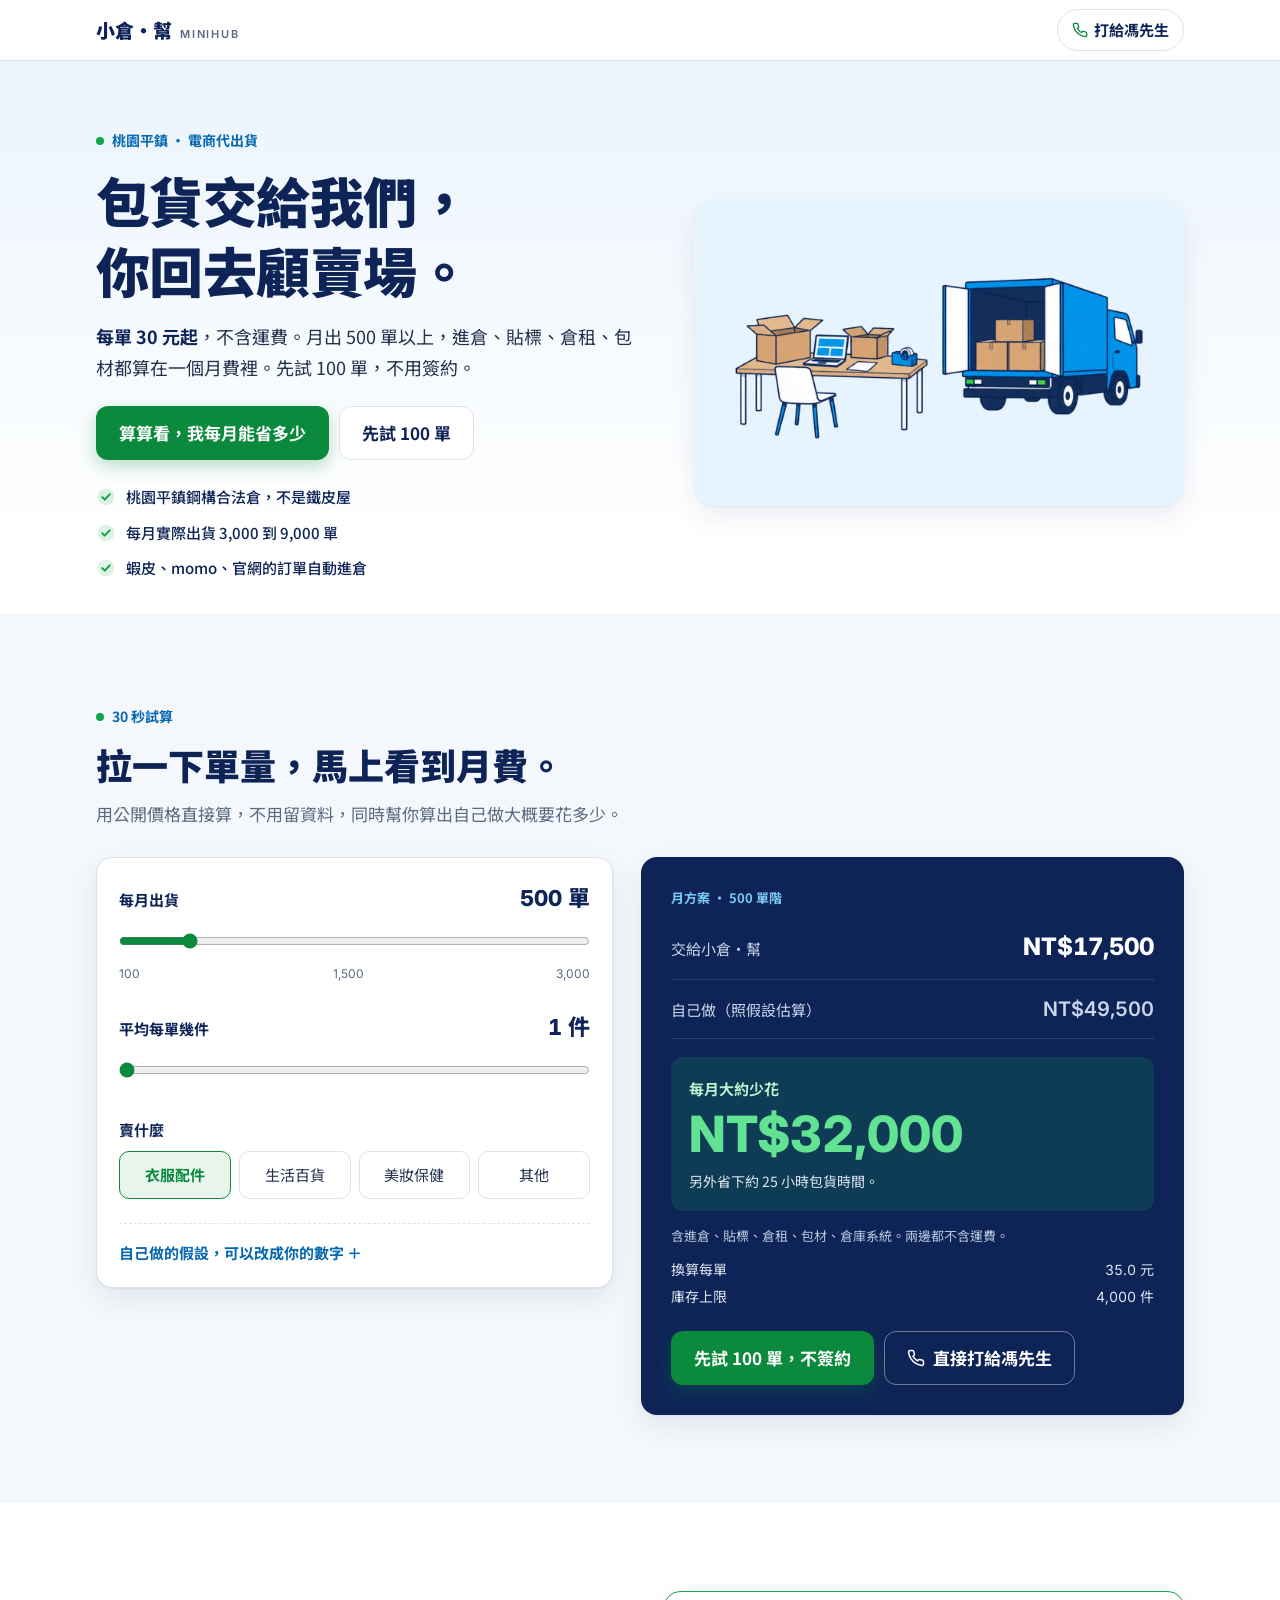
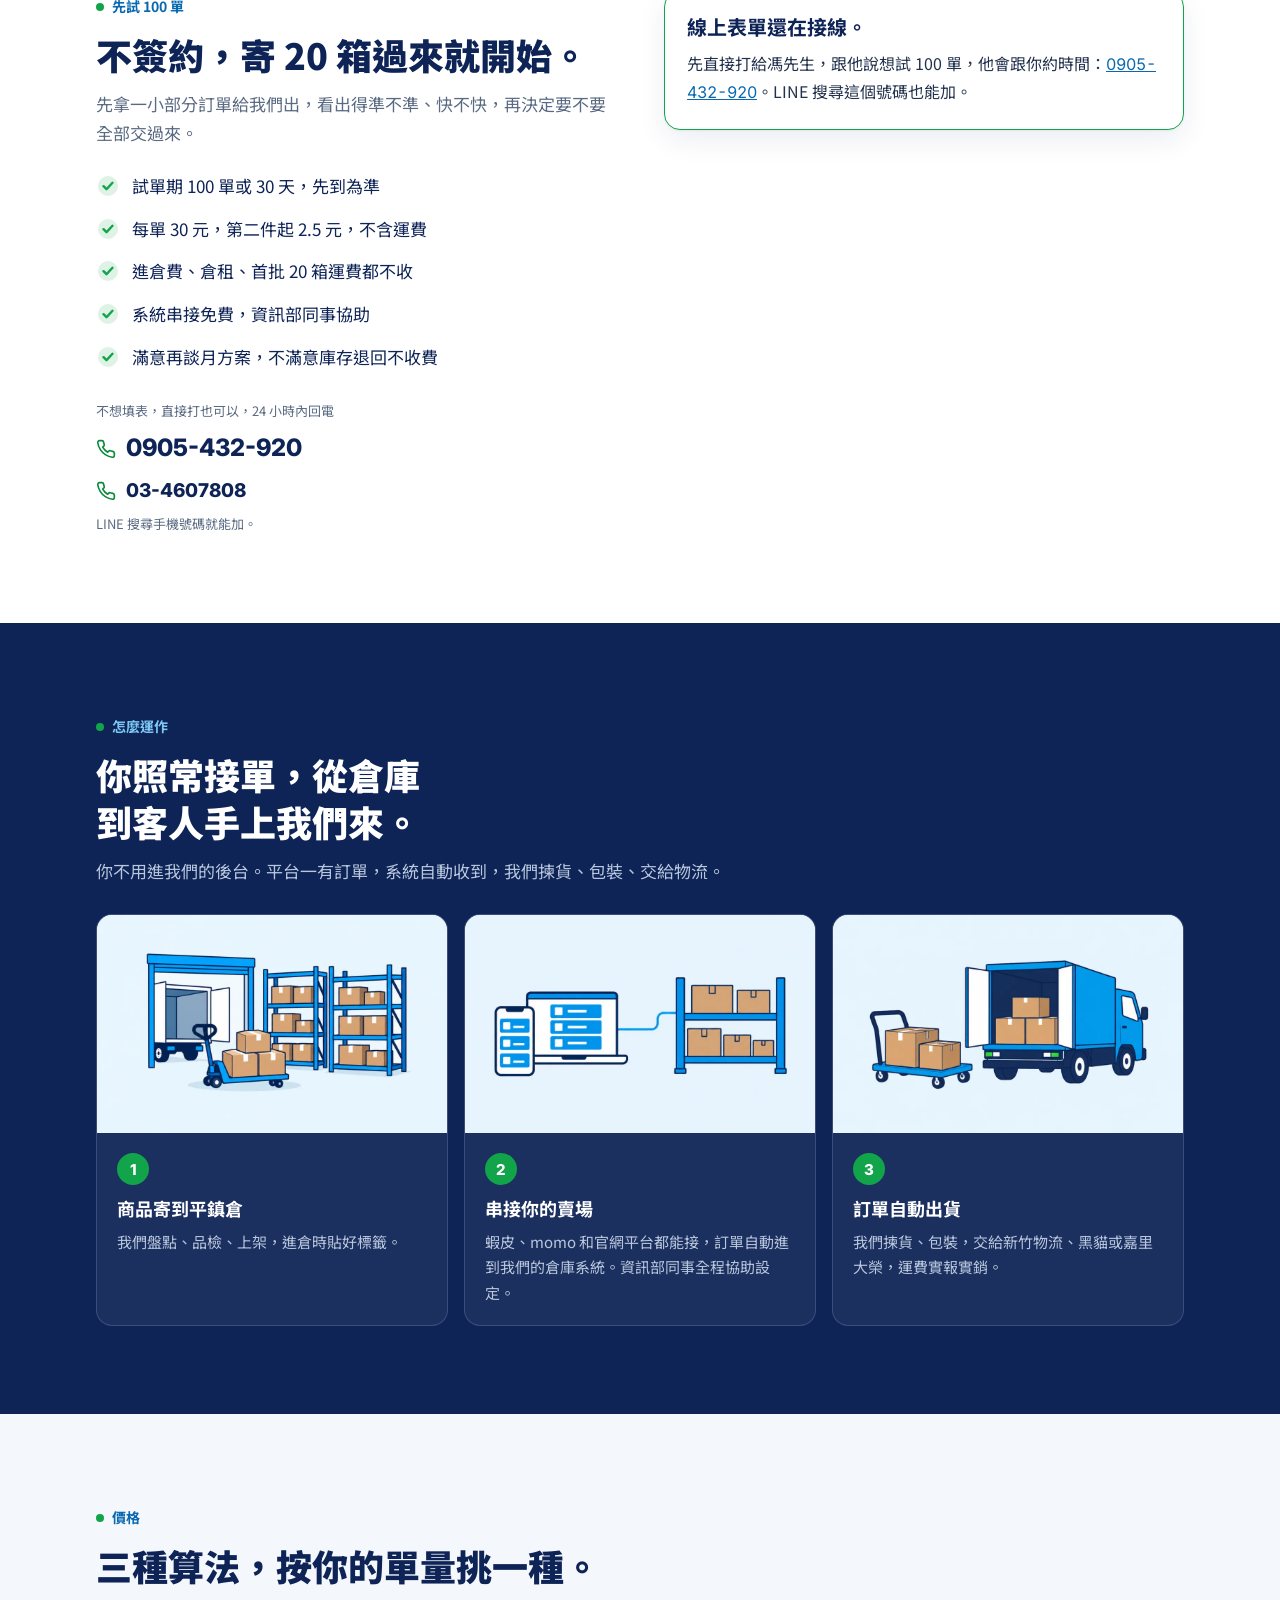
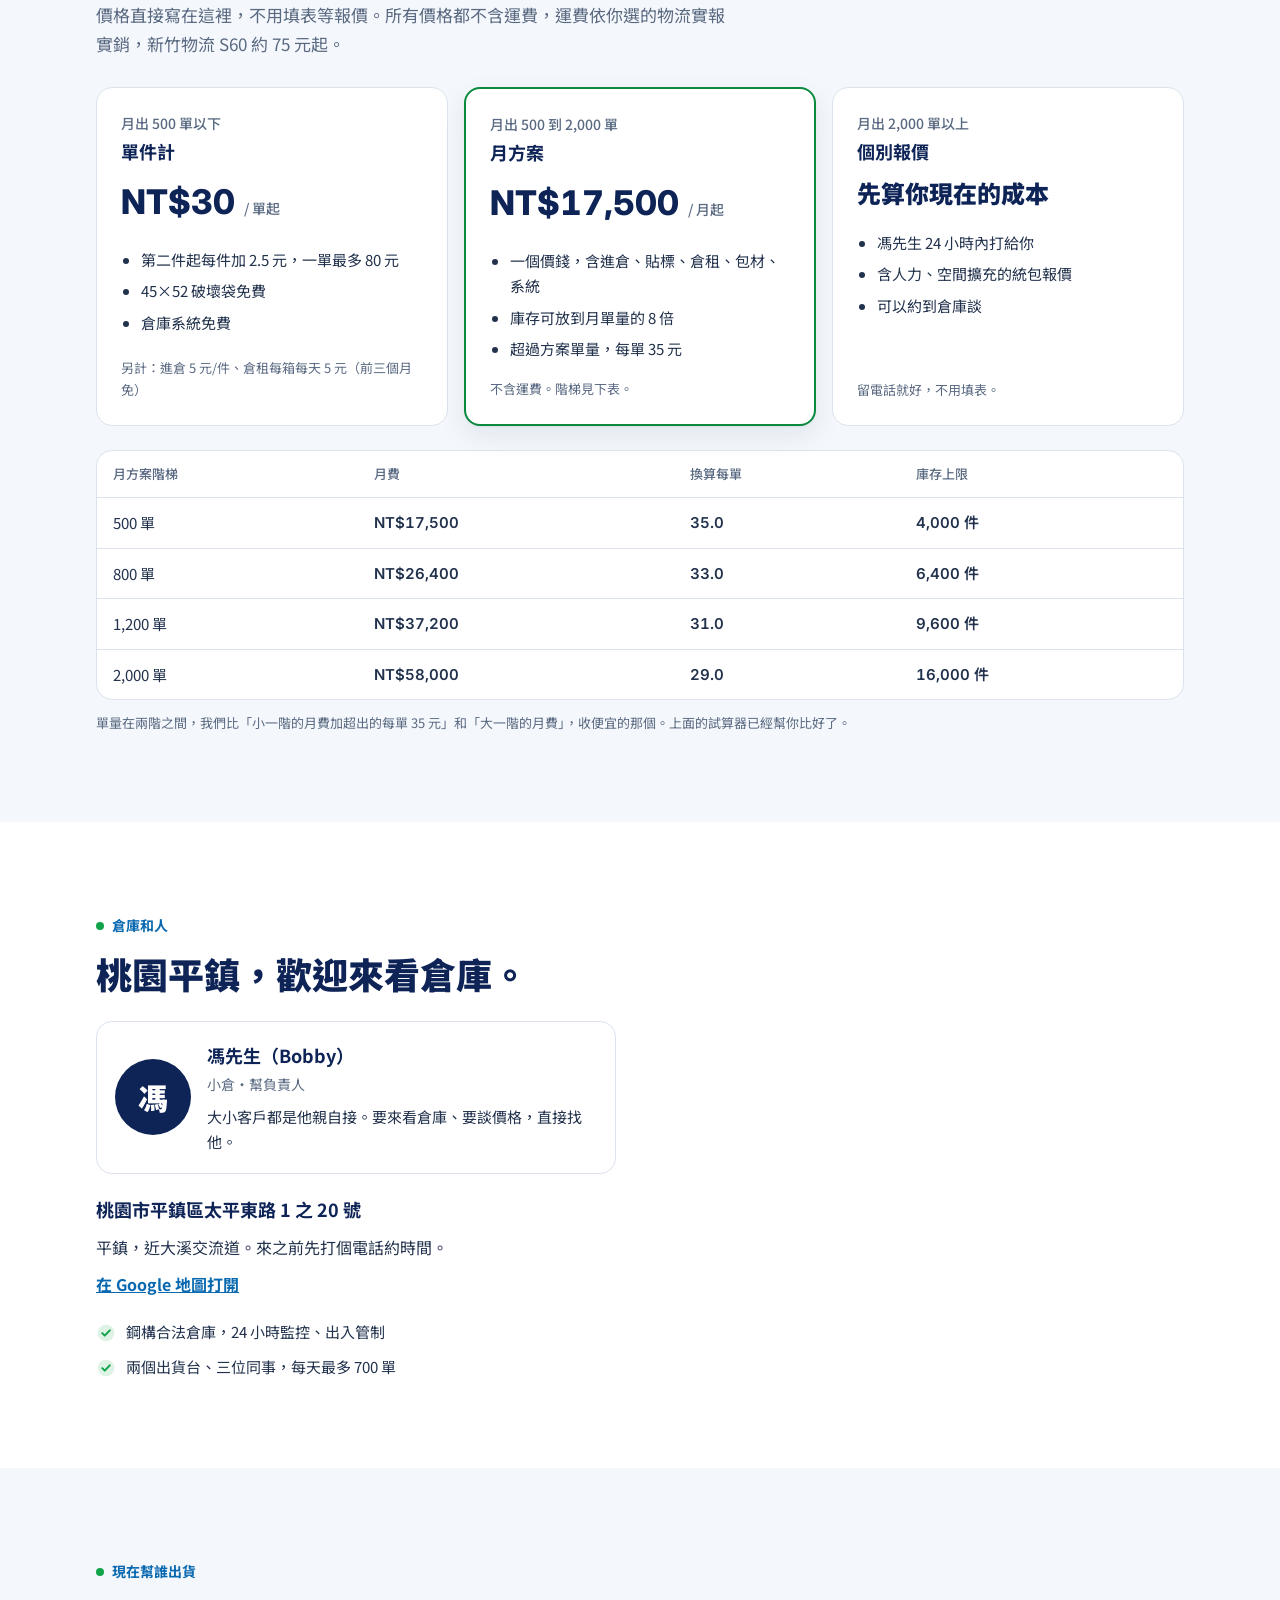
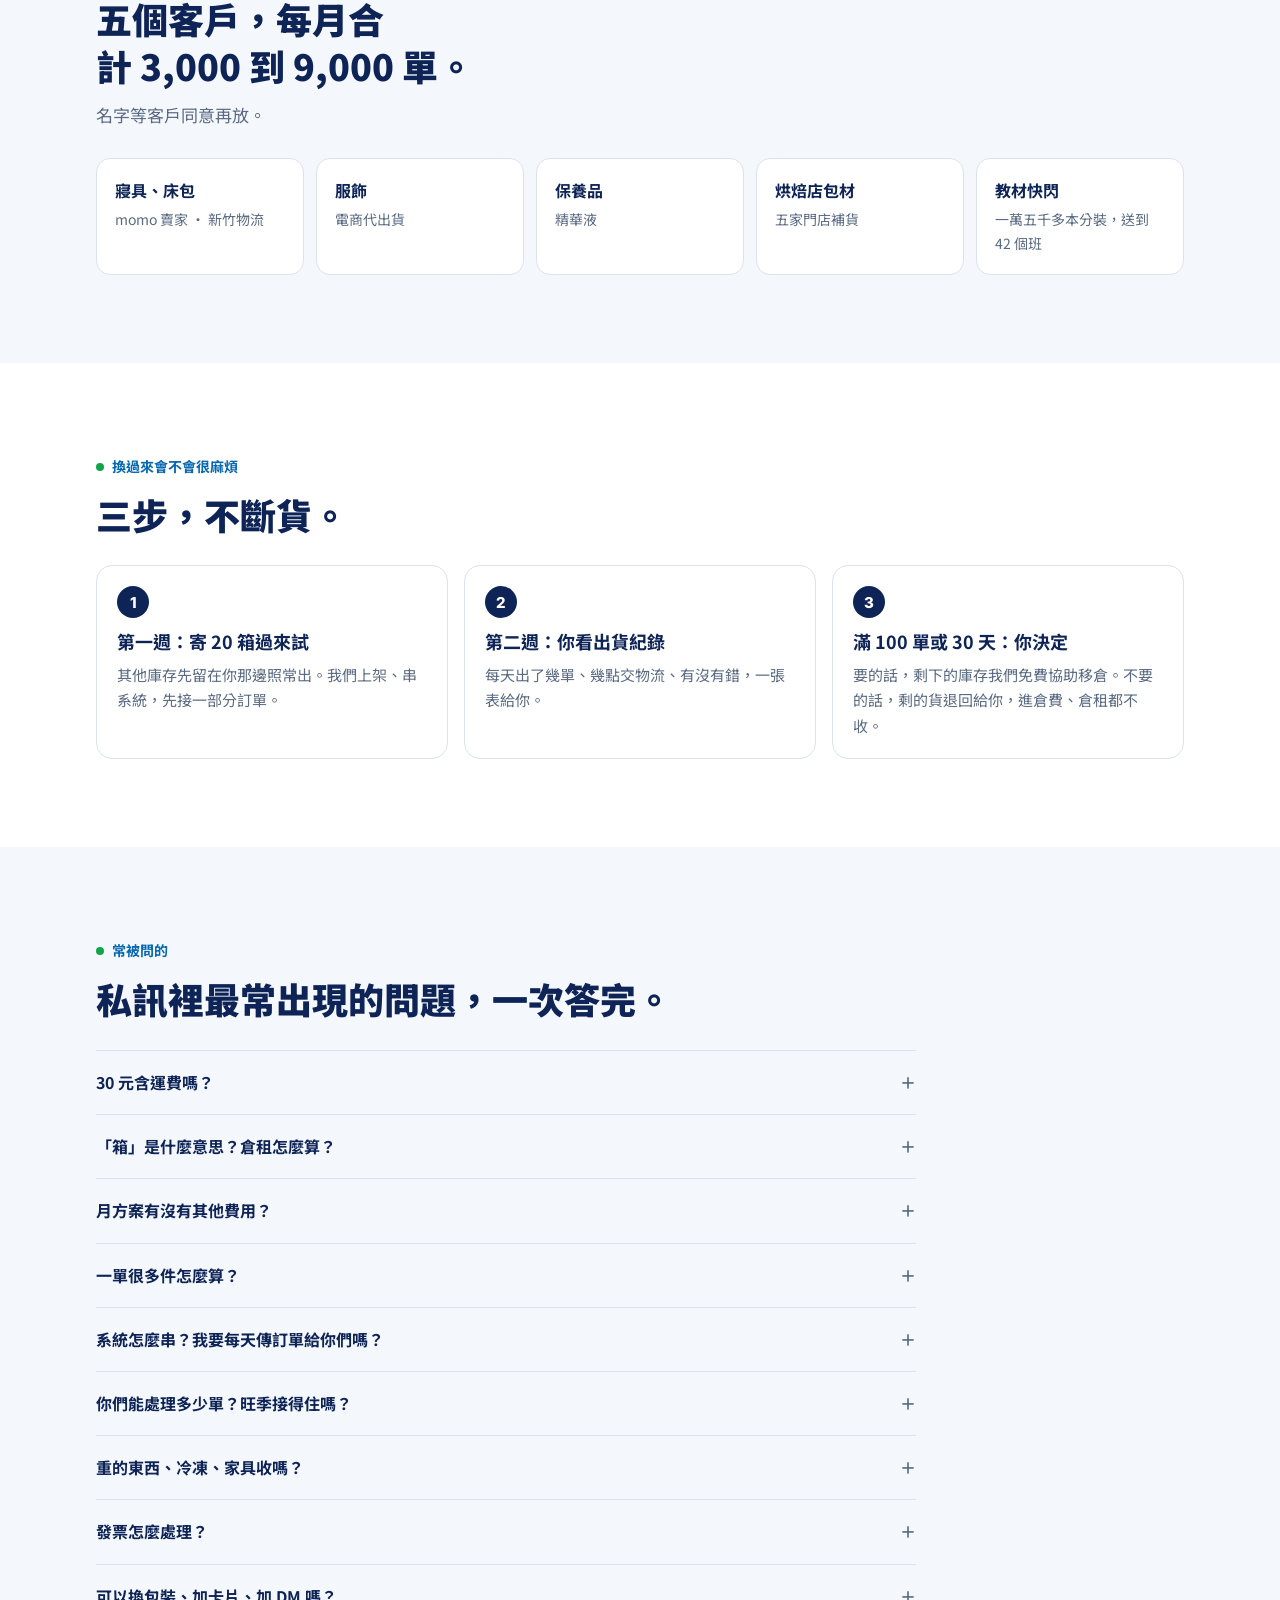
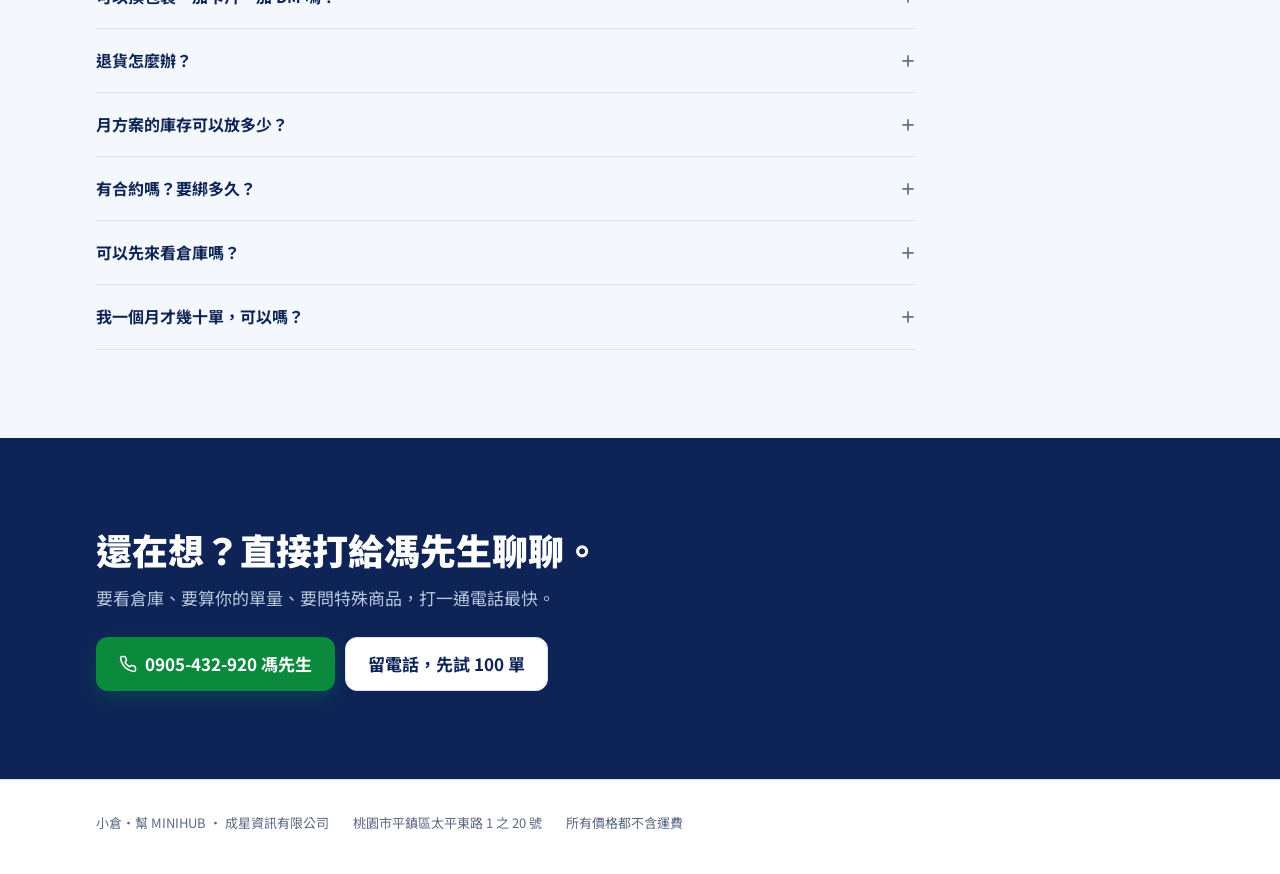
==== docs/minihub/index.html @ 05510689 "Add temporary MINIHUB landing page preview under docs/minihub Static copy of the MINIHUB (小倉・幫) land" ====
<!doctype html>
<html lang="zh-Hant-TW">
<head>
<meta charset="utf-8">
<meta name="viewport" content="width=device-width, initial-scale=1, viewport-fit=cover">
<title>小倉・幫 MINIHUB｜桃園平鎮電商代出貨，每單 30 元起</title>
<meta name="description" content="自己出貨的電商老闆，把包貨交給我們。每單 30 元起，不含運費。桃園平鎮常溫倉，先試 100 單不用簽約。">
<meta name="theme-color" content="#0E2457">
<meta name="color-scheme" content="light">
<!-- 搬到 minihub.com.tw 之前不讓搜尋引擎收錄，避免和正式網址重複 -->
<meta name="robots" content="noindex">
<link rel="preconnect" href="https://fonts.googleapis.com">
<link rel="preconnect" href="https://fonts.gstatic.com" crossorigin>
<link rel="stylesheet" href="https://fonts.googleapis.com/css2?family=Inter:wght@600;800&family=Noto+Sans+TC:wght@400;500;700;900&display=swap">
<style>
/* 手機優先。顏色取自 MINIHUB 標誌：深藍、天藍、綠。圖片都可以缺，缺的時候版面自己收起來。 */
:root{
  --navy:#0E2457;--blue:#0A8FDE;--link:#0868B0;--green:#12A44A;--go:#0B8A3D;--go-hover:#087532;
  --bg:#F4F7FB;--panel:#FFFFFF;--ink:#0E2457;--text:#22324D;--muted:#5A6A82;--line:#DCE3EC;--soft:#EAF4FC;--save:#E8F6EE;
  --r:16px;--shadow:0 1px 2px rgba(14,36,87,.06),0 10px 28px rgba(14,36,87,.08);
  --sans:"Noto Sans TC","PingFang TC","Microsoft JhengHei",system-ui,sans-serif;
  --num:"Inter","Noto Sans TC",system-ui,sans-serif;
}
*{box-sizing:border-box}
[hidden]{display:none!important}
html{scroll-behavior:smooth;-webkit-text-size-adjust:100%;scroll-padding-top:72px}
@media (prefers-reduced-motion:reduce){html{scroll-behavior:auto}*{transition:none!important}}
body{margin:0;background:var(--panel);color:var(--text);font-family:var(--sans);font-size:16px;line-height:1.7}
img{max-width:100%;height:auto;display:block}
a{color:var(--link)}
p{margin:0}
.wrap{max-width:1120px;margin:0 auto;padding-left:max(16px,env(safe-area-inset-left,0px));padding-right:max(16px,env(safe-area-inset-right,0px))}
h1,h2,h3{color:var(--ink);line-height:1.3;margin:0;text-wrap:balance}
h1{font-size:clamp(32px,8.4vw,54px);font-weight:900;letter-spacing:-.01em}
h2{font-size:clamp(25px,5.6vw,36px);font-weight:900}
h3{font-size:18px;font-weight:700}
.num{font-family:var(--num);font-variant-numeric:tabular-nums}
.ic{width:20px;height:20px;flex:none}
.eyebrow{display:inline-flex;gap:8px;align-items:center;font-size:14px;font-weight:700;color:var(--link);margin-bottom:12px}
.eyebrow::before{content:"";width:8px;height:8px;border-radius:50%;background:var(--green)}

/* 頁首 */
.top{position:sticky;top:0;z-index:20;background:rgba(255,255,255,.94);-webkit-backdrop-filter:blur(8px);backdrop-filter:blur(8px);border-bottom:1px solid var(--line)}
.top .wrap{display:flex;align-items:center;justify-content:space-between;gap:12px;height:60px}
.mark{display:flex;align-items:baseline;gap:8px;text-decoration:none;color:var(--ink)}
.mark b{font-size:19px;font-weight:900}
.mark span{font-family:var(--num);font-size:11px;font-weight:600;letter-spacing:.16em;color:var(--muted)}
.tel{display:inline-flex;align-items:center;gap:6px;font-weight:700;font-size:15px;color:var(--ink);text-decoration:none;padding:7px 14px;border:1.5px solid var(--line);border-radius:999px;white-space:nowrap}
.tel .ic{width:16px;height:16px;color:var(--go)}

/* 按鈕 */
.btn{display:inline-flex;align-items:center;justify-content:center;gap:8px;min-height:54px;padding:0 22px;border-radius:12px;font:inherit;font-weight:700;font-size:17px;line-height:1.3;text-align:center;text-decoration:none;border:1.5px solid transparent;cursor:pointer;transition:background .15s,transform .15s}
.btn:active{transform:translateY(1px)}
.btn-go{background:var(--go);color:#fff;box-shadow:0 6px 18px rgba(11,138,61,.28)}
.btn-go:hover{background:var(--go-hover)}
.btn-ghost{background:var(--panel);color:var(--ink);border-color:var(--line)}
.btn .ic{width:18px;height:18px}
a:focus-visible,.btn:focus-visible,summary:focus-visible,input:focus-visible,select:focus-visible{outline:3px solid var(--blue);outline-offset:2px}

/* 第一屏 */
.hero{background:linear-gradient(180deg,var(--soft) 0%,var(--panel) 88%);padding:28px 0 12px}
.hero .wrap{display:grid;gap:28px}
.hero .lead{font-size:18px;margin-top:16px;max-width:30em}
.hero .lead strong{color:var(--ink)}
.ctas{display:grid;gap:10px;margin-top:24px}
.proof{list-style:none;padding:0;margin:24px 0 0;display:grid;gap:10px}
.proof li{display:flex;gap:10px;align-items:flex-start;font-size:15px;font-weight:500;color:var(--ink)}
.proof .ic{color:var(--green);margin-top:3px}
.hero-art{margin:0;border-radius:20px;overflow:hidden;background:#E6F2FC;aspect-ratio:16/10;box-shadow:var(--shadow)}
/* 插圖四周留白多，裁掉上下、放大一點，主體才不會太小 */
.hero-art img{width:100%;height:100%;object-fit:cover;transform:scale(1.25)}
@media (min-width:900px){
  .hero{padding:64px 0 32px}
  .hero .wrap{grid-template-columns:minmax(0,1.05fr) minmax(0,.95fr);align-items:center;gap:56px}
  .hero .wrap:not(:has(.hero-art)){grid-template-columns:minmax(0,760px)}
  .ctas{display:flex;flex-wrap:wrap}
}

/* 區塊 */
section{padding:56px 0}
@media (min-width:900px){section{padding:88px 0}}
.alt{background:var(--bg)}
.sec-head{max-width:40em;margin-bottom:28px}
.sec-head p{color:var(--muted);margin-top:12px;font-size:17px}
.dark{background:var(--navy);color:#DDE6F3}
.dark h2,.dark h3{color:#fff}
.dark .sec-head p{color:#B9C7DD}
.dark .eyebrow{color:#7CC8F5}

/* 試算器 */
.calc{display:grid;gap:16px}
@media (min-width:900px){.calc{grid-template-columns:minmax(0,1fr) minmax(0,1.05fr);gap:28px;align-items:start}}
.panel{background:var(--panel);border:1px solid var(--line);border-radius:var(--r);padding:22px;box-shadow:var(--shadow);min-width:0}
.field{margin-bottom:24px}
.field>label,.field>.lab{display:flex;justify-content:space-between;align-items:baseline;gap:12px;font-weight:700;font-size:15px;color:var(--ink);margin-bottom:8px}
.field output{font-family:var(--num);font-size:22px;font-weight:800;color:var(--ink);font-variant-numeric:tabular-nums}
input[type=range]{width:100%;accent-color:var(--go);height:32px;margin:0}
.ticks{display:flex;justify-content:space-between;font-family:var(--num);font-size:12px;color:var(--muted)}
.seg{display:grid;grid-template-columns:repeat(2,minmax(0,1fr));gap:8px}
@media (min-width:480px){.seg{grid-template-columns:repeat(4,minmax(0,1fr))}}
.seg label{position:relative;display:flex;align-items:center;justify-content:center;min-height:48px;border:1.5px solid var(--line);border-radius:10px;font-size:15px;cursor:pointer;background:var(--panel)}
.seg input{position:absolute;inset:0;opacity:0;margin:0;cursor:pointer}
.seg label:has(input:checked){border-color:var(--go);background:var(--save);color:var(--go);font-weight:700}
.seg label:has(input:focus-visible){outline:3px solid var(--blue);outline-offset:2px}
.fine{font-size:13px;color:var(--muted)}
.cat-note{margin-top:10px}
.assume{border-top:1px dashed var(--line);padding-top:16px}
.assume summary{cursor:pointer;font-weight:700;color:var(--link);font-size:15px;list-style:none}
.assume summary::-webkit-details-marker{display:none}
.assume summary::after{content:" ＋"}
.assume[open] summary::after{content:" －"}
.agrid{display:grid;grid-template-columns:repeat(2,minmax(0,1fr));gap:12px;margin-top:14px}
.agrid label{display:grid;gap:4px;font-size:13px;color:var(--muted)}
.agrid input{font:inherit;font-family:var(--num);min-height:44px;padding:0 10px;border:1.5px solid var(--line);border-radius:8px;width:100%;color:var(--ink);background:var(--panel)}
.result{background:var(--navy);color:#fff;border-radius:var(--r);padding:24px;box-shadow:var(--shadow);min-width:0}
@media (min-width:900px){.result{position:sticky;top:80px;padding:30px}}
.r-tag{font-size:13px;font-weight:700;color:#7CC8F5;margin-bottom:6px}
.r-row{display:flex;justify-content:space-between;align-items:baseline;gap:12px;padding:12px 0;border-bottom:1px solid rgba(255,255,255,.14)}
.r-row span{font-size:15px;color:#C9D5E8}
.r-row b{font-family:var(--num);font-size:24px;font-weight:800;font-variant-numeric:tabular-nums;white-space:nowrap}
.r-row.self b{font-size:20px;font-weight:600;color:#C9D5E8}
.r-save{margin-top:18px;padding:18px;border-radius:12px;background:rgba(18,164,74,.18)}
.r-save .lab{font-size:15px;font-weight:700;color:#BFF0D0}
.r-save .big{display:block;font-family:var(--num);font-size:clamp(36px,10vw,50px);font-weight:800;line-height:1.1;color:#62E394;margin-top:4px;font-variant-numeric:tabular-nums}
.r-save .sub{font-size:14px;color:#DDE6F3;margin-top:8px}
.r-save.neutral{background:rgba(255,255,255,.08)}
.r-save.neutral .lab{color:#C9D5E8}
.r-save.neutral .big{color:#fff}
.r-note{font-size:13px;color:#B9C7DD;margin-top:14px}
.r-lines{list-style:none;padding:0;margin:10px 0 0;display:grid;gap:4px;font-size:14px;color:#DDE6F3}
.r-lines li{display:flex;justify-content:space-between;gap:12px}
.r-lines li span:last-child{font-family:var(--num);font-variant-numeric:tabular-nums;white-space:nowrap}
.result .ctas{margin-top:22px}
.result .btn-ghost{background:transparent;color:#fff;border-color:rgba(255,255,255,.4)}

/* 試單 */
.offer{display:grid;gap:28px}
@media (min-width:900px){.offer{grid-template-columns:minmax(0,1fr) minmax(0,1fr);gap:48px;align-items:start}}
.checks{list-style:none;padding:0;margin:0;display:grid;gap:14px}
.checks li{display:flex;gap:12px;font-size:17px;color:var(--ink)}
.checks .ic{width:24px;height:24px;color:var(--green);margin-top:2px}
.call{margin-top:28px;display:grid;gap:6px}
.call a{display:inline-flex;align-items:center;gap:10px;font-family:var(--num);font-weight:800;font-size:24px;color:var(--ink);text-decoration:none;width:fit-content}
.call a .ic{color:var(--go)}
.form{display:grid;gap:16px}
.form h3{font-size:20px}
.form label{display:grid;gap:6px;font-weight:700;font-size:15px;color:var(--ink)}
.form label .opt{font-weight:400;color:var(--muted);font-size:13px;margin-left:4px}
.form input,.form select{font:inherit;min-height:52px;padding:0 14px;border:1.5px solid var(--line);border-radius:10px;background:var(--panel);color:var(--ink);width:100%}
.done{display:grid;gap:10px;border-color:var(--green)}
.done h3{font-size:20px}

/* 怎麼運作 */
.steps{display:grid;gap:16px;counter-reset:s}
@media (min-width:760px){.steps{grid-template-columns:repeat(3,minmax(0,1fr))}}
.step{background:var(--panel);border:1px solid var(--line);border-radius:var(--r);overflow:hidden;min-width:0}
.step .art{aspect-ratio:16/10;background:#E6F2FC;margin:0;overflow:hidden}
.step .art img{width:100%;height:100%;object-fit:cover;transform:scale(1.2)}
.step .body{padding:20px}
.step .n{display:inline-grid;place-items:center;width:32px;height:32px;border-radius:50%;background:var(--navy);color:#fff;font-family:var(--num);font-weight:800;font-size:15px;margin-bottom:12px}
.step p{color:var(--muted);margin-top:8px;font-size:15px}
.dark .step{background:rgba(255,255,255,.06);border-color:rgba(255,255,255,.14)}
.dark .step .n{background:var(--green)}
.dark .step p{color:#B9C7DD}

/* 價格 */
.plans{display:grid;gap:16px}
@media (min-width:900px){.plans{grid-template-columns:repeat(3,minmax(0,1fr));align-items:stretch}}
.plan{background:var(--panel);border:1px solid var(--line);border-radius:var(--r);padding:24px;display:flex;flex-direction:column;min-width:0}
.plan.hl{border:2px solid var(--go);box-shadow:var(--shadow)}
.plan .who{font-size:14px;color:var(--muted);font-weight:500}
.plan h3{margin-top:4px}
.plan .price{font-family:var(--num);font-size:34px;font-weight:800;color:var(--ink);margin:10px 0 2px;font-variant-numeric:tabular-nums}
.plan .price small{font-family:var(--sans);font-size:14px;font-weight:500;color:var(--muted)}
.plan .price.text{font-family:var(--sans);font-size:24px;font-weight:900}
.plan ul{margin:14px 0 0;padding-left:20px;display:grid;gap:6px;font-size:15px}
.plan .no{font-size:13px;color:var(--muted);margin-top:auto;padding-top:16px}
.tblwrap{overflow-x:auto;margin-top:24px;background:var(--panel);border:1px solid var(--line);border-radius:var(--r)}
.tiers{width:100%;border-collapse:collapse;font-size:15px;font-variant-numeric:tabular-nums}
.tiers th,.tiers td{text-align:left;padding:12px 16px;border-bottom:1px solid var(--line);white-space:nowrap}
.tiers tr:last-child td{border-bottom:0}
.tiers th{font-weight:500;color:var(--muted);font-size:13px}
.tiers td.n{font-family:var(--num);font-weight:600}
.tier-note{margin-top:12px}

/* 倉庫和人 */
.wh{display:grid;gap:24px}
@media (min-width:900px){.wh{grid-template-columns:minmax(0,1fr) minmax(0,1fr);gap:48px;align-items:start}}
.person{display:flex;gap:16px;align-items:center;background:var(--panel);border:1px solid var(--line);border-radius:var(--r);padding:18px}
.avatar{position:relative;width:76px;height:76px;border-radius:50%;overflow:hidden;flex:none;background:var(--navy);color:#fff;display:grid;place-items:center;font-weight:900;font-size:30px}
.avatar img{position:absolute;inset:0;width:100%;height:100%;object-fit:cover}
.person b{display:block;font-size:18px;color:var(--ink)}
.person .role{font-size:14px;color:var(--muted)}
.person p{font-size:15px;margin-top:6px}
.where{display:grid;gap:10px;margin-top:20px;font-size:16px}
.where .addr{font-weight:700;color:var(--ink);font-size:18px}
.where a{font-weight:700}
.facts{list-style:none;padding:0;margin:20px 0 0;display:grid;gap:10px}
.facts li{display:flex;gap:10px;font-size:15px}
.facts .ic{color:var(--green);margin-top:4px}
.photos{display:grid;grid-template-columns:repeat(2,minmax(0,1fr));gap:10px}
.photos:not(:has(figure)){display:none}
.photos figure{margin:0;border-radius:12px;overflow:hidden;aspect-ratio:4/3;background:var(--bg)}
.photos img{width:100%;height:100%;object-fit:cover}

/* 客戶 */
.clients{display:grid;grid-template-columns:repeat(2,minmax(0,1fr));gap:12px}
@media (min-width:900px){.clients{grid-template-columns:repeat(5,minmax(0,1fr))}}
.client{background:var(--panel);border:1px solid var(--line);border-radius:14px;padding:18px;min-width:0}
.client b{display:block;color:var(--ink);font-size:16px}
.client span{display:block;font-size:14px;color:var(--muted);margin-top:4px}

/* 常見問題 */
.faq{max-width:820px;border-top:1px solid var(--line)}
.faq details{border-bottom:1px solid var(--line)}
.faq summary{cursor:pointer;padding:18px 0;font-weight:700;color:var(--ink);list-style:none;display:flex;justify-content:space-between;gap:16px}
.faq summary::-webkit-details-marker{display:none}
.faq summary::after{content:"＋";color:var(--muted);flex:none}
.faq details[open] summary::after{content:"－"}
.faq .a{padding:0 0 18px;color:var(--text);max-width:44em}

/* 收尾和頁尾 */
.final{text-align:left}
.final .ctas{max-width:560px}
footer{padding:32px 0 40px;font-size:13px;color:var(--muted);border-top:1px solid var(--line)}
footer .wrap{display:flex;flex-wrap:wrap;gap:6px 24px}

/* 手機底部固定按鈕 */
.sticky{position:fixed;left:0;right:0;bottom:0;z-index:30;display:grid;grid-template-columns:minmax(0,1fr) minmax(0,1.35fr);gap:8px;padding:10px max(12px,env(safe-area-inset-left,0px)) calc(10px + env(safe-area-inset-bottom,0px));background:rgba(255,255,255,.97);border-top:1px solid var(--line);box-shadow:0 -6px 20px rgba(14,36,87,.08);transform:translateY(110%);transition:transform .2s}
.sticky.show{transform:none}
.sticky .btn{min-height:48px;font-size:16px;padding:0 12px}
@media (max-width:899px){body{padding-bottom:84px}}
@media (min-width:900px){.sticky{display:none}}
</style>
<script src="config.js"></script>
</head>
<body>

<svg width="0" height="0" style="position:absolute" aria-hidden="true" focusable="false">
  <symbol id="i-phone" viewBox="0 0 24 24"><path fill="none" stroke="currentColor" stroke-width="2" stroke-linecap="round" stroke-linejoin="round" d="M22 16.9v3a2 2 0 0 1-2.2 2 19.8 19.8 0 0 1-8.6-3.1 19.5 19.5 0 0 1-6-6A19.8 19.8 0 0 1 2.1 4.2 2 2 0 0 1 4.1 2h3a2 2 0 0 1 2 1.7c.1.9.4 1.8.7 2.7a2 2 0 0 1-.5 2.1L8 9.8a16 16 0 0 0 6 6l1.3-1.3a2 2 0 0 1 2.1-.4c.9.3 1.8.6 2.7.7a2 2 0 0 1 1.7 2z"/></symbol>
  <symbol id="i-check" viewBox="0 0 24 24"><circle cx="12" cy="12" r="10" fill="currentColor" opacity=".14"/><path fill="none" stroke="currentColor" stroke-width="2.4" stroke-linecap="round" stroke-linejoin="round" d="m7.5 12.2 3 3 6-6.4"/></symbol>
  <symbol id="i-pin" viewBox="0 0 24 24"><path fill="none" stroke="currentColor" stroke-width="2" stroke-linecap="round" stroke-linejoin="round" d="M20 10c0 6-8 12-8 12s-8-6-8-12a8 8 0 0 1 16 0z"/><circle cx="12" cy="10" r="3" fill="none" stroke="currentColor" stroke-width="2"/></symbol>
</svg>

<header class="top">
  <div class="wrap">
    <a class="mark" href="#top" aria-label="小倉・幫 MINIHUB 回到頁首"><b>小倉・幫</b><span>MINIHUB</span></a>
    <a class="tel" href="tel:+886905432920"><svg class="ic"><use href="#i-phone"/></svg>打給馮先生</a>
  </div>
</header>

<main id="top">
<div class="hero">
  <div class="wrap">
    <div>
      <div class="eyebrow">桃園平鎮 · 電商代出貨</div>
      <h1>包貨交給我們，<br>你回去顧賣場。</h1>
      <p class="lead"><strong>每單 30 元起</strong>，不含運費。月出 500 單以上，進倉、貼標、倉租、包材都算在一個月費裡。先試 100 單，不用簽約。</p>
      <div class="ctas" id="hero-ctas">
        <a class="btn btn-go" href="#calc">算算看，我每月能省多少</a>
        <a class="btn btn-ghost" href="#trial">先試 100 單</a>
      </div>
      <ul class="proof">
        <li><svg class="ic"><use href="#i-check"/></svg>桃園平鎮鋼構合法倉，不是鐵皮屋</li>
        <li><svg class="ic"><use href="#i-check"/></svg>每月實際出貨 3,000 到 9,000 單</li>
        <li><svg class="ic"><use href="#i-check"/></svg>蝦皮、momo、官網的訂單自動進倉</li>
      </ul>
    </div>
    <figure class="hero-art"><img src="assets/hero.webp" width="1600" height="1200" alt="堆滿紙箱的包貨桌，換成整齊打包好、交給物流的箱子" fetchpriority="high" onerror="this.closest('figure').remove()"></figure>
  </div>
</div>

<section id="calc" class="alt">
  <div class="wrap">
    <div class="sec-head">
      <div class="eyebrow">30 秒試算</div>
      <h2>拉一下單量，馬上看到月費。</h2>
      <p>用公開價格直接算，不用留資料，同時幫你算出自己做大概要花多少。</p>
    </div>
    <div class="calc">
      <form class="panel" id="calc-form" aria-label="出貨費試算">
        <div class="field">
          <label for="orders">每月出貨 <output id="orders-out" class="num">500 單</output></label>
          <input type="range" id="orders" name="orders" min="100" max="3000" step="50" value="500">
          <div class="ticks"><span>100</span><span>1,500</span><span>3,000</span></div>
        </div>
        <div class="field">
          <label for="items">平均每單幾件 <output id="items-out" class="num">1 件</output></label>
          <input type="range" id="items" name="items" min="1" max="5" step="1" value="1">
        </div>
        <div class="field">
          <span class="lab">賣什麼</span>
          <div class="seg" role="radiogroup" aria-label="商品類型">
            <label><input type="radio" name="cat" value="衣服配件" checked><span>衣服配件</span></label>
            <label><input type="radio" name="cat" value="生活百貨"><span>生活百貨</span></label>
            <label><input type="radio" name="cat" value="美妝保健"><span>美妝保健</span></label>
            <label><input type="radio" name="cat" value="其他"><span>其他</span></label>
          </div>
          <p class="fine cat-note" id="cat-note" hidden>冷凍、單件超過 5 公斤、家具這類我們目前不做；其他常溫商品都可以，留電話時寫一下品項就好。</p>
        </div>
        <details class="assume" id="assume">
          <summary id="assume-t">自己做的假設，可以改成你的數字</summary>
          <div class="agrid">
            <label>包貨的人數<input type="number" id="c-people" min="0" step="1" value="1" inputmode="numeric"></label>
            <label>每人月薪<input type="number" id="c-wage" min="0" step="1000" value="32000" inputmode="numeric"></label>
            <label>倉庫或店面月租<input type="number" id="c-rent" min="0" step="1000" value="15000" inputmode="numeric"></label>
            <label>每單包材<input type="number" id="c-pack" min="0" step="1" value="5" inputmode="numeric"></label>
            <label>倉庫系統月費<input type="number" id="c-sys" min="0" step="500" value="0" inputmode="numeric"></label>
            <label>旺季加班、臨時工<input type="number" id="c-ot" min="0" step="1000" value="0" inputmode="numeric"></label>
          </div>
          <p class="fine" style="margin-top:10px">人數預設按每人每月包 700 單估。這只是估算，數字都可以改。</p>
        </details>
      </form>

      <div class="result" aria-live="polite">
        <div class="r-tag" id="r-tag">月方案 · 500 單階</div>
        <div class="r-row"><span id="r-ours-l">交給小倉・幫</span><b id="r-ours">NT$17,500</b></div>
        <div class="r-row self"><span id="r-self-l">自己做（照假設估算）</span><b id="r-self">NT$49,500</b></div>
        <div class="r-save" id="r-save"><span class="lab" id="r-save-l">每月大約少花</span><b class="big" id="r-save-n">NT$32,000</b><p class="sub" id="r-save-s"></p></div>
        <p class="r-note" id="r-note">含進倉、貼標、倉租、包材、倉庫系統。兩邊都不含運費。</p>
        <ul class="r-lines" id="r-lines"></ul>
        <div class="ctas">
          <a class="btn btn-go" href="#trial">先試 100 單，不簽約</a>
          <a class="btn btn-ghost" href="tel:+886905432920"><svg class="ic"><use href="#i-phone"/></svg>直接打給馮先生</a>
        </div>
      </div>
    </div>
  </div>
</section>

<section id="trial">
  <div class="wrap offer">
    <div>
      <div class="eyebrow">先試 100 單</div>
      <h2>不簽約，寄 20 箱過來就開始。</h2>
      <p style="color:var(--muted);margin:12px 0 24px;font-size:17px">先拿一小部分訂單給我們出，看出得準不準、快不快，再決定要不要全部交過來。</p>
      <ul class="checks">
        <li><svg class="ic"><use href="#i-check"/></svg>試單期 100 單或 30 天，先到為準</li>
        <li><svg class="ic"><use href="#i-check"/></svg>每單 30 元，第二件起 2.5 元，不含運費</li>
        <li><svg class="ic"><use href="#i-check"/></svg>進倉費、倉租、首批 20 箱運費都不收</li>
        <li><svg class="ic"><use href="#i-check"/></svg>系統串接免費，資訊部同事協助</li>
        <li><svg class="ic"><use href="#i-check"/></svg>滿意再談月方案，不滿意庫存退回不收費</li>
      </ul>
      <div class="call">
        <span class="fine">不想填表，直接打也可以，24 小時內回電</span>
        <a href="tel:+886905432920"><svg class="ic"><use href="#i-phone"/></svg>0905-432-920</a>
        <a href="tel:+88634607808" style="font-size:19px"><svg class="ic"><use href="#i-phone"/></svg>03-4607808</a>
        <span class="fine">LINE 搜尋手機號碼就能加。</span>
      </div>
    </div>
    <div>
      <form class="panel form" id="lead">
        <h3>留電話，馮先生打給你</h3>
        <label>怎麼稱呼<input type="text" id="l-name" name="name" required autocomplete="name"></label>
        <label>電話<input type="tel" id="l-phone" name="phone" required inputmode="tel" autocomplete="tel" placeholder="09xx-xxx-xxx"></label>
        <label>賣場連結或品牌名<span class="opt">選填</span><input type="text" id="l-shop" name="shop" placeholder="蝦皮、momo、官網網址"></label>
        <label>方便接電話的時段
          <select id="l-slot" name="slot"><option>上午 9 到 12</option><option>下午 1 到 6</option><option>晚上 6 到 9</option></select>
        </label>
        <input type="hidden" id="l-orders" name="orders"><input type="hidden" id="l-items" name="items"><input type="hidden" id="l-cat" name="cat"><input type="hidden" id="l-quote" name="quote"><input type="hidden" id="l-seg" name="segment"><input type="hidden" id="l-self" name="selfcost">
        <button class="btn btn-go" type="submit" id="l-submit">送出，等馮先生回電</button>
        <p class="fine">只留電話和賣場，不收地址。試算的單量會一起帶過去，不用再講一次。</p>
      </form>
      <div class="panel done" id="done" hidden>
        <h3>收到了。</h3>
        <p>馮先生會在 24 小時內打給你。等不及的話直接打 <a class="num" href="tel:+886905432920">0905-432-920</a>。</p>
      </div>
      <div class="panel done" id="nohook" hidden>
        <h3 id="nohook-h">線上表單還在接線。</h3>
        <p>先直接打給馮先生，跟他說想試 100 單，他會跟你約時間：<a class="num" href="tel:+886905432920">0905-432-920</a>。LINE 搜尋這個號碼也能加。</p>
      </div>
    </div>
  </div>
</section>

<section id="how" class="dark">
  <div class="wrap">
    <div class="sec-head">
      <div class="eyebrow">怎麼運作</div>
      <h2>你照常接單，從倉庫到客人手上我們來。</h2>
      <p>你不用進我們的後台。平台一有訂單，系統自動收到，我們揀貨、包裝、交給物流。</p>
    </div>
    <div class="steps">
      <div class="step"><figure class="art"><img src="assets/step-1.webp" width="1200" height="900" alt="商品寄到倉庫，清點後上架" loading="lazy" decoding="async" onerror="this.closest('figure').remove()"></figure><div class="body"><span class="n">1</span><h3>商品寄到平鎮倉</h3><p>我們盤點、品檢、上架，進倉時貼好標籤。</p></div></div>
      <div class="step"><figure class="art"><img src="assets/step-2.webp" width="1200" height="900" alt="賣場訂單自動進到倉庫系統" loading="lazy" decoding="async" onerror="this.closest('figure').remove()"></figure><div class="body"><span class="n">2</span><h3>串接你的賣場</h3><p>蝦皮、momo 和官網平台都能接，訂單自動進到我們的倉庫系統。資訊部同事全程協助設定。</p></div></div>
      <div class="step"><figure class="art"><img src="assets/step-3.webp" width="1200" height="900" alt="包好的箱子交給物流車" loading="lazy" decoding="async" onerror="this.closest('figure').remove()"></figure><div class="body"><span class="n">3</span><h3>訂單自動出貨</h3><p>我們揀貨、包裝，交給新竹物流、黑貓或嘉里大榮，運費實報實銷。</p></div></div>
    </div>
  </div>
</section>

<section id="pricing" class="alt">
  <div class="wrap">
    <div class="sec-head">
      <div class="eyebrow">價格</div>
      <h2>三種算法，按你的單量挑一種。</h2>
      <p>價格直接寫在這裡，不用填表等報價。所有價格都不含運費，運費依你選的物流實報實銷，新竹物流 S60 約 75 元起。</p>
    </div>
    <div class="plans">
      <div class="plan">
        <div class="who">月出 500 單以下</div>
        <h3>單件計</h3>
        <div class="price">NT$30 <small>/ 單起</small></div>
        <ul><li>第二件起每件加 2.5 元，一單最多 80 元</li><li>45×52 破壞袋免費</li><li>倉庫系統免費</li></ul>
        <div class="no">另計：進倉 5 元/件、倉租每箱每天 5 元（前三個月免）</div>
      </div>
      <div class="plan hl">
        <div class="who">月出 500 到 2,000 單</div>
        <h3>月方案</h3>
        <div class="price">NT$17,500 <small>/ 月起</small></div>
        <ul><li>一個價錢，含進倉、貼標、倉租、包材、系統</li><li>庫存可放到月單量的 8 倍</li><li>超過方案單量，每單 35 元</li></ul>
        <div class="no">不含運費。階梯見下表。</div>
      </div>
      <div class="plan">
        <div class="who">月出 2,000 單以上</div>
        <h3>個別報價</h3>
        <div class="price text">先算你現在的成本</div>
        <ul><li>馮先生 24 小時內打給你</li><li>含人力、空間擴充的統包報價</li><li>可以約到倉庫談</li></ul>
        <div class="no">留電話就好，不用填表。</div>
      </div>
    </div>
    <div class="tblwrap">
      <table class="tiers">
        <thead><tr><th>月方案階梯</th><th>月費</th><th>換算每單</th><th>庫存上限</th></tr></thead>
        <tbody>
          <tr><td>500 單</td><td class="n">NT$17,500</td><td class="n">35.0</td><td class="n">4,000 件</td></tr>
          <tr><td>800 單</td><td class="n">NT$26,400</td><td class="n">33.0</td><td class="n">6,400 件</td></tr>
          <tr><td>1,200 單</td><td class="n">NT$37,200</td><td class="n">31.0</td><td class="n">9,600 件</td></tr>
          <tr><td>2,000 單</td><td class="n">NT$58,000</td><td class="n">29.0</td><td class="n">16,000 件</td></tr>
        </tbody>
      </table>
    </div>
    <p class="fine tier-note">單量在兩階之間，我們比「小一階的月費加超出的每單 35 元」和「大一階的月費」，收便宜的那個。上面的試算器已經幫你比好了。</p>
  </div>
</section>

<section id="warehouse">
  <div class="wrap wh">
    <div>
      <div class="eyebrow">倉庫和人</div>
      <h2>桃園平鎮，歡迎來看倉庫。</h2>
      <div class="person" style="margin-top:24px">
        <div class="avatar"><span aria-hidden="true">馮</span><img src="assets/bobby.jpg" alt="小倉・幫負責人馮先生" loading="lazy" decoding="async" onerror="this.remove()"></div>
        <div><b>馮先生（Bobby）</b><span class="role">小倉・幫負責人</span><p>大小客戶都是他親自接。要來看倉庫、要談價格，直接找他。</p></div>
      </div>
      <div class="where">
        <div class="addr">桃園市平鎮區太平東路 1 之 20 號</div>
        <div>平鎮，近大溪交流道。來之前先打個電話約時間。</div>
        <a href="https://www.google.com/maps/search/?api=1&amp;query=%E6%A1%83%E5%9C%92%E5%B8%82%E5%B9%B3%E9%8E%AE%E5%8D%80%E5%A4%AA%E5%B9%B3%E6%9D%B1%E8%B7%AF1%E4%B9%8B20%E8%99%9F" target="_blank" rel="noopener">在 Google 地圖打開</a>
      </div>
      <ul class="facts">
        <li><svg class="ic"><use href="#i-check"/></svg>鋼構合法倉庫，24 小時監控、出入管制</li>
        <li><svg class="ic"><use href="#i-check"/></svg>兩個出貨台、三位同事，每天最多 700 單</li>
      </ul>
    </div>
    <div class="photos" id="photos">
      <figure><img src="assets/wh-1.jpg" width="1200" height="900" alt="平鎮倉外觀" loading="lazy" decoding="async" onerror="this.closest('figure').remove()"></figure>
      <figure><img src="assets/wh-2.jpg" width="1200" height="900" alt="貨架走道" loading="lazy" decoding="async" onerror="this.closest('figure').remove()"></figure>
      <figure><img src="assets/wh-3.jpg" width="1200" height="900" alt="出貨台" loading="lazy" decoding="async" onerror="this.closest('figure').remove()"></figure>
      <figure><img src="assets/wh-4.jpg" width="1200" height="900" alt="物流來收貨" loading="lazy" decoding="async" onerror="this.closest('figure').remove()"></figure>
    </div>
  </div>
</section>

<section id="clients" class="alt">
  <div class="wrap">
    <div class="sec-head">
      <div class="eyebrow">現在幫誰出貨</div>
      <h2>五個客戶，每月合計 3,000 到 9,000 單。</h2>
      <p>名字等客戶同意再放。</p>
    </div>
    <div class="clients">
      <div class="client"><b>寢具、床包</b><span>momo 賣家 · 新竹物流</span></div>
      <div class="client"><b>服飾</b><span>電商代出貨</span></div>
      <div class="client"><b>保養品</b><span>精華液</span></div>
      <div class="client"><b>烘焙店包材</b><span>五家門店補貨</span></div>
      <div class="client"><b>教材快閃</b><span>一萬五千多本分裝，送到 42 個班</span></div>
    </div>
  </div>
</section>

<section id="move">
  <div class="wrap">
    <div class="sec-head">
      <div class="eyebrow">換過來會不會很麻煩</div>
      <h2>三步，不斷貨。</h2>
    </div>
    <div class="steps">
      <div class="step"><div class="body"><span class="n">1</span><h3>第一週：寄 20 箱過來試</h3><p>其他庫存先留在你那邊照常出。我們上架、串系統，先接一部分訂單。</p></div></div>
      <div class="step"><div class="body"><span class="n">2</span><h3>第二週：你看出貨紀錄</h3><p>每天出了幾單、幾點交物流、有沒有錯，一張表給你。</p></div></div>
      <div class="step"><div class="body"><span class="n">3</span><h3>滿 100 單或 30 天：你決定</h3><p>要的話，剩下的庫存我們免費協助移倉。不要的話，剩的貨退回給你，進倉費、倉租都不收。</p></div></div>
    </div>
  </div>
</section>

<section id="faq" class="alt">
  <div class="wrap">
    <div class="sec-head">
      <div class="eyebrow">常被問的</div>
      <h2>私訊裡最常出現的問題，一次答完。</h2>
    </div>
    <div class="faq">
      <details><summary>30 元含運費嗎？</summary><div class="a">不含。30 元是揀貨加包裝。運費依你選的物流實報實銷，新竹物流 S60 約 75 元、S90 約 80 元。</div></details>
      <details><summary>「箱」是什麼意思？倉租怎麼算？</summary><div class="a">箱是指三邊加起來 90 公分以內的紙箱。倉租每箱每天 5 元，前三個月免。月方案不另算倉租，庫存放到方案單量的 8 倍以內都包。</div></details>
      <details><summary>月方案有沒有其他費用？</summary><div class="a">運費以外沒有。進倉、貼標、倉租、包材、系統都在月費裡。超過方案單量的部分每單 35 元。</div></details>
      <details><summary>一單很多件怎麼算？</summary><div class="a">單件計：首件 30 元，第二件起每件 2.5 元，三件就是 35 元，一單最多收 80 元。月方案只算單數不算件數。</div></details>
      <details><summary>系統怎麼串？我要每天傳訂單給你們嗎？</summary><div class="a">不用。我們的倉庫系統直接串接蝦皮、momo 和官網平台，訂單自動進來，資訊部同事會協助設定。</div></details>
      <details><summary>你們能處理多少單？旺季接得住嗎？</summary><div class="a">現在每月 3,000 到 9,000 單，兩個出貨台一天最多 700 單。超過這個量我們會先跟你說，不會接了出不來。</div></details>
      <details><summary>重的東西、冷凍、家具收嗎？</summary><div class="a">冷凍、冷藏、家具和單件超過 5 公斤的商品目前不做。比較重的常溫商品，先告訴我們品項和重量，我們看過再報價。</div></details>
      <details><summary>發票怎麼處理？</summary><div class="a">兩種：你用電子發票直接寄給客人，或把發票上傳到我們系統，出貨時我們放進包裹。</div></details>
      <details><summary>可以換包裝、加卡片、加 DM 嗎？</summary><div class="a">可以。換包裝每件 3 元、加傳單每件 1 元、貼標每件 2 元。月方案已含貼標。</div></details>
      <details><summary>退貨怎麼辦？</summary><div class="a">退貨進倉每件 5 元，需要整理的每件再加 5 元。</div></details>
      <details><summary>月方案的庫存可以放多少？</summary><div class="a">可以放到方案單量的 8 倍，這個範圍內不另收倉租。超出的部分另計，我們會先跟你講好怎麼算。</div></details>
      <details><summary>有合約嗎？要綁多久？</summary><div class="a">試單不簽約。試單滿意後月方案按月計，一年約首半年九折，送季度盤點。</div></details>
      <details><summary>可以先來看倉庫嗎？</summary><div class="a">可以，先打電話約時間。地址在上面。</div></details>
      <details><summary>我一個月才幾十單，可以嗎？</summary><div class="a">可以用單件計，但加上倉租可能比自己出貴。建議月出 300 單以上再考慮外包。</div></details>
    </div>
  </div>
</section>

<section class="dark final">
  <div class="wrap">
    <h2>還在想？直接打給馮先生聊聊。</h2>
    <p style="color:#B9C7DD;margin-top:12px;font-size:17px;max-width:34em">要看倉庫、要算你的單量、要問特殊商品，打一通電話最快。</p>
    <div class="ctas">
      <a class="btn btn-go" href="tel:+886905432920"><svg class="ic"><use href="#i-phone"/></svg>0905-432-920 馮先生</a>
      <a class="btn btn-ghost" href="#trial">留電話，先試 100 單</a>
    </div>
  </div>
</section>
</main>

<footer>
  <div class="wrap">
    <span>小倉・幫 MINIHUB · 成星資訊有限公司</span>
    <span>桃園市平鎮區太平東路 1 之 20 號</span>
    <span>所有價格都不含運費</span>
  </div>
</footer>

<nav class="sticky" id="sticky" aria-label="快速聯絡">
  <a class="btn btn-ghost" href="tel:+886905432920"><svg class="ic"><use href="#i-phone"/></svg>打電話</a>
  <a class="btn btn-go" href="#trial">先試 100 單</a>
</nav>

<script>
(function(){
  const $=id=>document.getElementById(id);
  const fmt=n=>'NT$'+Math.round(n).toLocaleString('en-US');
  const TIERS=[[500,17500],[800,26400],[1200,37200],[2000,58000]],OVER=35;
  // 表單和試算記錄送到 Make webhook，網址放在 config.js；沒設定時表單改成請客人直接打電話
  const HOOK=((window.MINIHUB_CONFIG||{}).webhookUrl)||'';
  let logTimer=null,touched=false,SRC='';
  const orders=$('orders'),items=$('items');

  function cat(){const c=document.querySelector('input[name=cat]:checked');return c?c.value:'其他';}
  function quote(){
    const o=+orders.value,i=+items.value;
    if(o>2000) return {mode:'big',o,i};
    if(o<300){
      const per=Math.min(30+2.5*(i-1),80);
      const ship=per*o, inbound=5*o*i;
      const boxes=Math.ceil(o*i*3/30); // 約三個月庫存，每箱 30 件
      const rent=boxes*5*30;
      return {mode:'unit',o,i,per,ship,inbound,rent,boxes,total:ship+inbound+rent};
    }
    // 兩階之間：小一階月費加超量每單 35 元，或直接用大一階，取便宜的
    let best=null;
    TIERS.forEach(([n,f])=>{const over=Math.max(0,o-n),fee=f+over*OVER;if(!best||fee<best.fee)best={tier:n,base:f,over,fee};});
    return Object.assign({mode:'plan',o,i,per:best.fee/o},best);
  }
  function selfCost(o){
    const people=+$('c-people').value,wage=+$('c-wage').value,rent=+$('c-rent').value,pack=+$('c-pack').value,sys=+$('c-sys').value,ot=+$('c-ot').value;
    const hours=Math.round(o*3/60);
    const labor=people*wage,packing=pack*o;
    const total=labor+rent+packing+sys+ot;
    return {total,hours,labor,rent,packing,sys,ot,per:o?total/o:0,people,wage};
  }
  function segment(o){return o>2000?'big':(o<300?'small':'mid');}
  function setText(id,t){$(id).textContent=t;}

  function render(){
    const q=quote(),s=selfCost(q.o),seg=segment(q.o);
    setText('orders-out',q.o.toLocaleString('en-US')+' 單');
    setText('items-out',q.i+' 件');
    $('cat-note').hidden=cat()!=='其他';
    const lines=$('r-lines');lines.innerHTML='';
    const add=(a,b)=>{const li=document.createElement('li');li.innerHTML='<span></span><span></span>';li.children[0].textContent=a;li.children[1].textContent=b;lines.appendChild(li);};
    const save=$('r-save');
    let quoteText='';
    if(q.mode==='big'){
      setText('r-tag','2,000 單以上 · 個別報價');
      setText('r-ours-l','交給小倉・幫');setText('r-ours','統包報價');
      setText('r-self-l','你現在每月大約');setText('r-self',fmt(s.total));
      save.classList.add('neutral');
      setText('r-save-l','你現在每單大約');setText('r-save-n',fmt(s.per));
      setText('r-save-s','這個量我們不套公式，報價以低於你現在的成本為目標，含人力、空間擴充和系統。');
      setText('r-note','你的成本填準一點，馮先生打給你時就直接談。兩邊都不含運費。');
      add('人力 '+s.people+' 人',fmt(s.labor));add('倉庫租金',fmt(s.rent));add('包材',fmt(s.packing));add('系統',fmt(s.sys));add('旺季加班、臨時工',fmt(s.ot));
      setText('assume-t','你現在每月花多少？改成你的數字');
      $('assume').open=true;
      quoteText='個別報價，自建約 '+fmt(s.total)+'/月';
    }else{
      const ours=q.mode==='plan'?q.fee:q.total;
      setText('r-ours-l','交給小倉・幫');setText('r-ours',(q.mode==='unit'?'約 ':'')+fmt(ours));
      setText('r-self-l','自己做（照假設估算）');setText('r-self',fmt(s.total));
      setText('assume-t','自己做的假設，可以改成你的數字');
      const d=s.total-ours;
      save.classList.toggle('neutral',d<0);
      setText('r-save-l',d>=0?'每月大約少花':'每月大約多花');
      setText('r-save-n',fmt(Math.abs(d)));
      setText('r-save-s',d>=0?'另外省下約 '+s.hours+' 小時包貨時間。':'但省下約 '+s.hours+' 小時包貨時間。單量還不多的話，可以先不急著外包。');
      if(q.mode==='plan'){
        setText('r-tag','月方案 · '+q.tier.toLocaleString('en-US')+' 單階');
        setText('r-note','含進倉、貼標、倉租、包材、倉庫系統。兩邊都不含運費。');
        if(q.over){add(q.tier.toLocaleString('en-US')+' 單月費',fmt(q.base));add('超出 '+q.over+' 單 × '+OVER+' 元',fmt(q.over*OVER));}
        add('換算每單',q.per.toFixed(1)+' 元');add('庫存上限',(q.tier*8).toLocaleString('en-US')+' 件');
        quoteText='月方案 '+q.tier+' 單階'+(q.over?'＋超量 '+q.over+' 單':'')+' '+fmt(q.fee);
      }else{
        setText('r-tag','單件計');
        setText('r-note','前三個月免倉租，這裡的倉租是第四個月起的估算。兩邊都不含運費。');
        add('出貨 '+q.o+' 單 × '+q.per+' 元',fmt(q.ship));add('進倉 '+(q.o*q.i)+' 件 × 5 元',fmt(q.inbound));add('倉租約 '+q.boxes+' 箱 × 5 元 × 30 天',fmt(q.rent));
        quoteText='單件計約 '+fmt(q.total);
      }
    }
    $('l-orders').value=q.o;$('l-items').value=q.i;$('l-cat').value=cat();$('l-quote').value=quoteText;$('l-seg').value=seg;
    $('l-self').value=JSON.stringify({people:s.people,wage:s.wage,rent:s.rent,sys:s.sys,ot:s.ot,packPerOrder:+$('c-pack').value,total:s.total,perOrder:Math.round(s.per)});
    setText('l-submit',seg==='big'?'送出，馮先生 24 小時內打來談統包':'送出，等馮先生回電');
    // 只記客人動過的試算，頁面載入時的預設值不算
    if(touched){clearTimeout(logTimer);logTimer=setTimeout(()=>log('calc',{orders:q.o,items:q.i,cat:cat(),quote:quoteText,segment:seg}),1500);}
  }

  function send(type,data){
    const body=new URLSearchParams();
    Object.entries(Object.assign({type,at:new Date().toISOString(),src:SRC},data)).forEach(([k,v])=>body.append(k,v!==null&&typeof v==='object'?JSON.stringify(v):String(v??'')));
    // no-cors：Make 收得到，但瀏覽器讀不到回應，只能用「有沒有送出去」判斷
    return fetch(HOOK,{method:'POST',mode:'no-cors',body});
  }
  function log(type,data){ if(HOOK) send(type,data).catch(()=>{}); }

  // 人數要在重算之前更新，自己做的成本才不會慢一步
  orders.addEventListener('input',()=>{const p=Math.max(1,Math.ceil(+orders.value/700));if(!$('c-people').dataset.touched)$('c-people').value=p;});
  $('c-people').addEventListener('input',e=>{e.target.dataset.touched='1';});
  ['orders','items','c-people','c-wage','c-rent','c-pack','c-sys','c-ot'].forEach(id=>$(id).addEventListener('input',()=>{touched=true;render();}));
  document.querySelectorAll('input[name=cat]').forEach(r=>r.addEventListener('change',()=>{touched=true;render();}));
  $('calc-form').addEventListener('submit',e=>e.preventDefault());

  // Messenger 兩題的答案帶進網址：#mid 或 #mid&cat=daily；廣告來源用 utm_* 或 &src=
  const CATS={clothes:'衣服配件',daily:'生活百貨',beauty:'美妝保健',other:'其他'};
  try{
    const hp=new URLSearchParams((location.hash||'').replace(/^#/,'').replace(/^(small|mid|big)(?=&|$)/,'seg=$1'));
    const qp=new URLSearchParams(location.search);
    const preset={small:150,mid:800,big:2500}[hp.get('seg')];
    if(preset){orders.value=preset;$('c-people').value=Math.max(1,Math.ceil(preset/700));}
    const c=CATS[hp.get('cat')];if(c){const r=document.querySelector('input[name=cat][value="'+c+'"]');if(r)r.checked=true;}
    SRC=[hp.get('seg'),hp.get('src')||qp.get('utm_content'),qp.get('utm_source'),qp.get('utm_campaign')].filter(Boolean).join('|');
    // 從 Messenger 帶答案進來的人，直接捲到試算結果
    if(preset) requestAnimationFrame(()=>$('calc').scrollIntoView());
  }catch(e){}

  $('lead').addEventListener('submit',e=>{
    e.preventDefault();
    let selfcost=null;try{selfcost=JSON.parse($('l-self').value||'null');}catch(err){}
    const data={name:$('l-name').value.trim(),phone:$('l-phone').value.trim(),shop:$('l-shop').value.trim(),slot:$('l-slot').value,orders:$('l-orders').value,items:$('l-items').value,cat:$('l-cat').value,quote:$('l-quote').value,segment:$('l-seg').value,selfcost};
    if(!data.name||!data.phone) return;
    $('l-submit').disabled=true;
    const show=ok=>{$('lead').hidden=true;if(ok){$('done').hidden=false;}else{setText('nohook-h','沒有送出去，不好意思。');$('nohook').hidden=false;}};
    if(!HOOK){show(false);return;}
    send('lead',data).then(()=>show(true)).catch(()=>show(false));
  });

  // 手機底部按鈕：第一屏的按鈕看不到、也還沒捲到試單區時才出現
  const sticky=$('sticky');
  if('IntersectionObserver' in window){
    let heroIn=true,trialIn=false;
    const upd=()=>sticky.classList.toggle('show',!heroIn&&!trialIn);
    new IntersectionObserver(es=>{heroIn=es[0].isIntersecting;upd();}).observe($('hero-ctas'));
    new IntersectionObserver(es=>{trialIn=es[0].isIntersecting;upd();},{threshold:.1}).observe($('trial'));
  }

  if(!HOOK){$('lead').hidden=true;$('nohook').hidden=false;}
  render();
})();
</script>
</body>
</html>
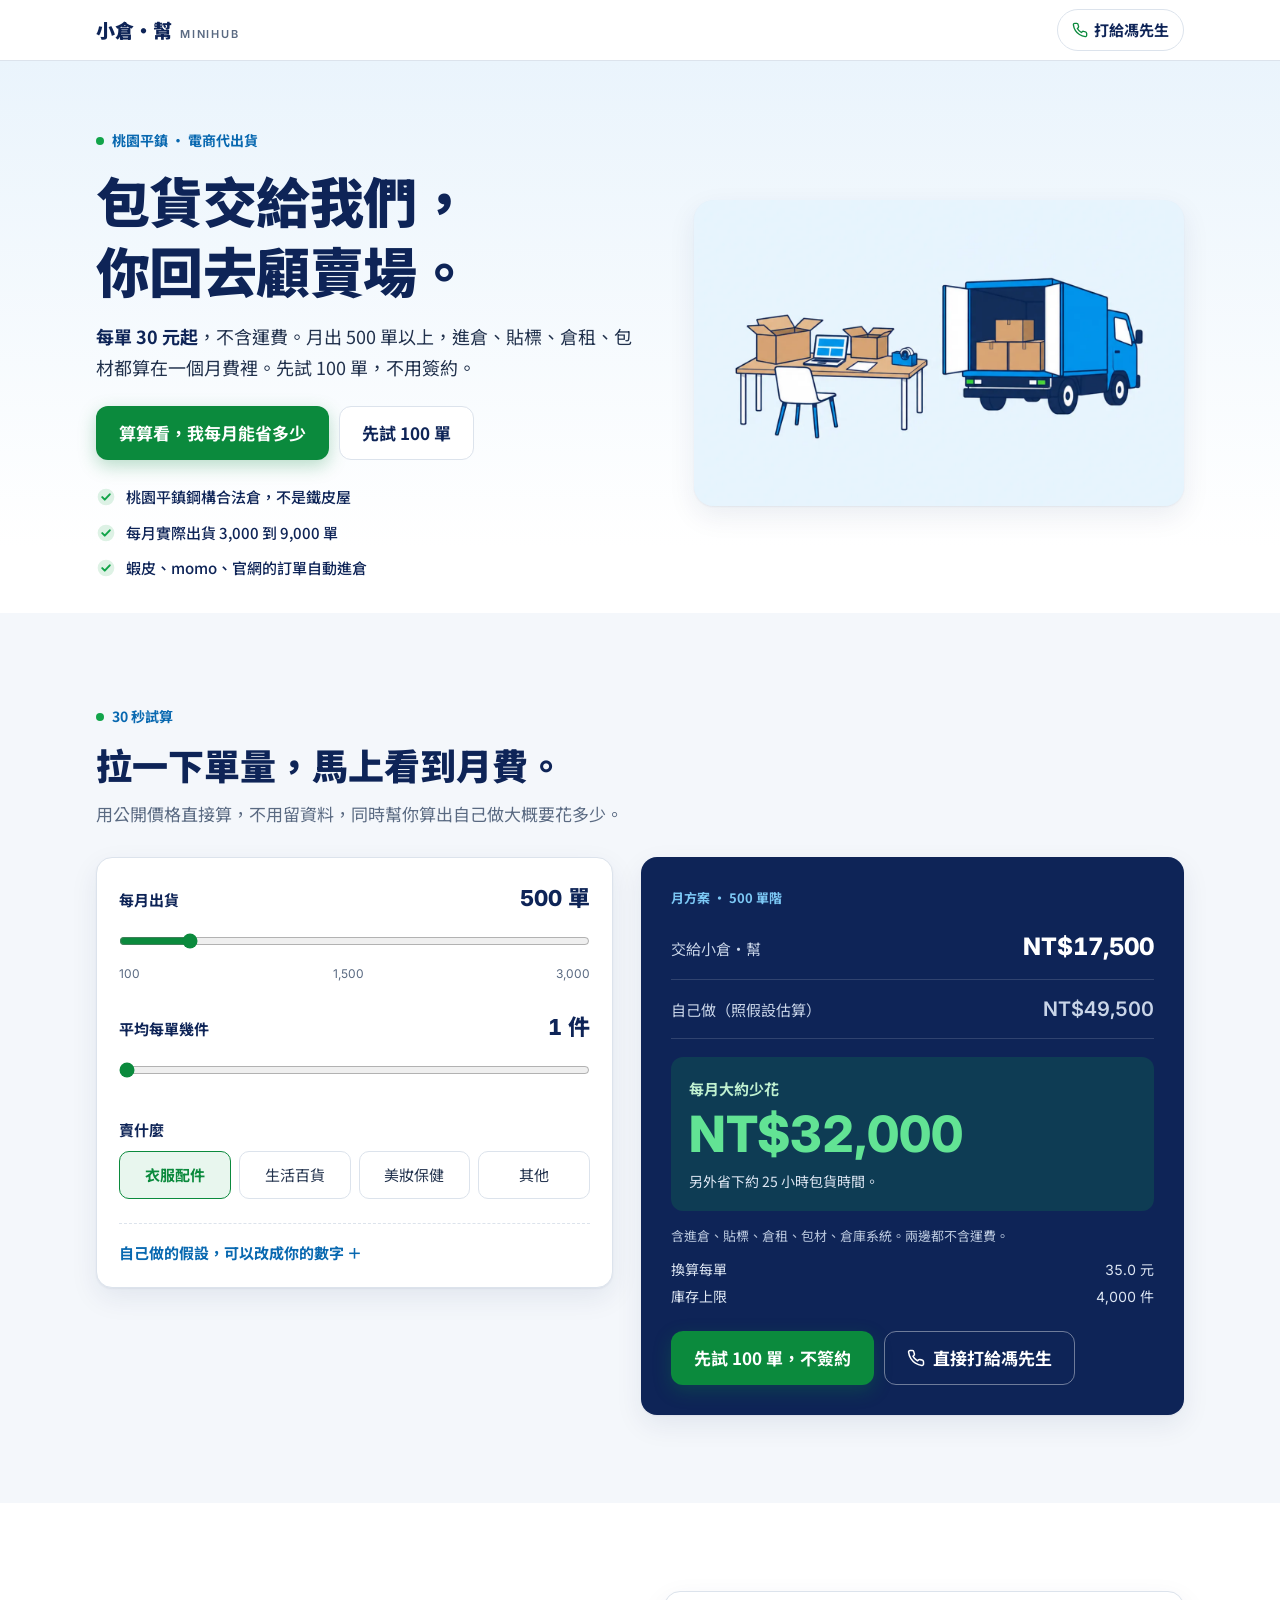
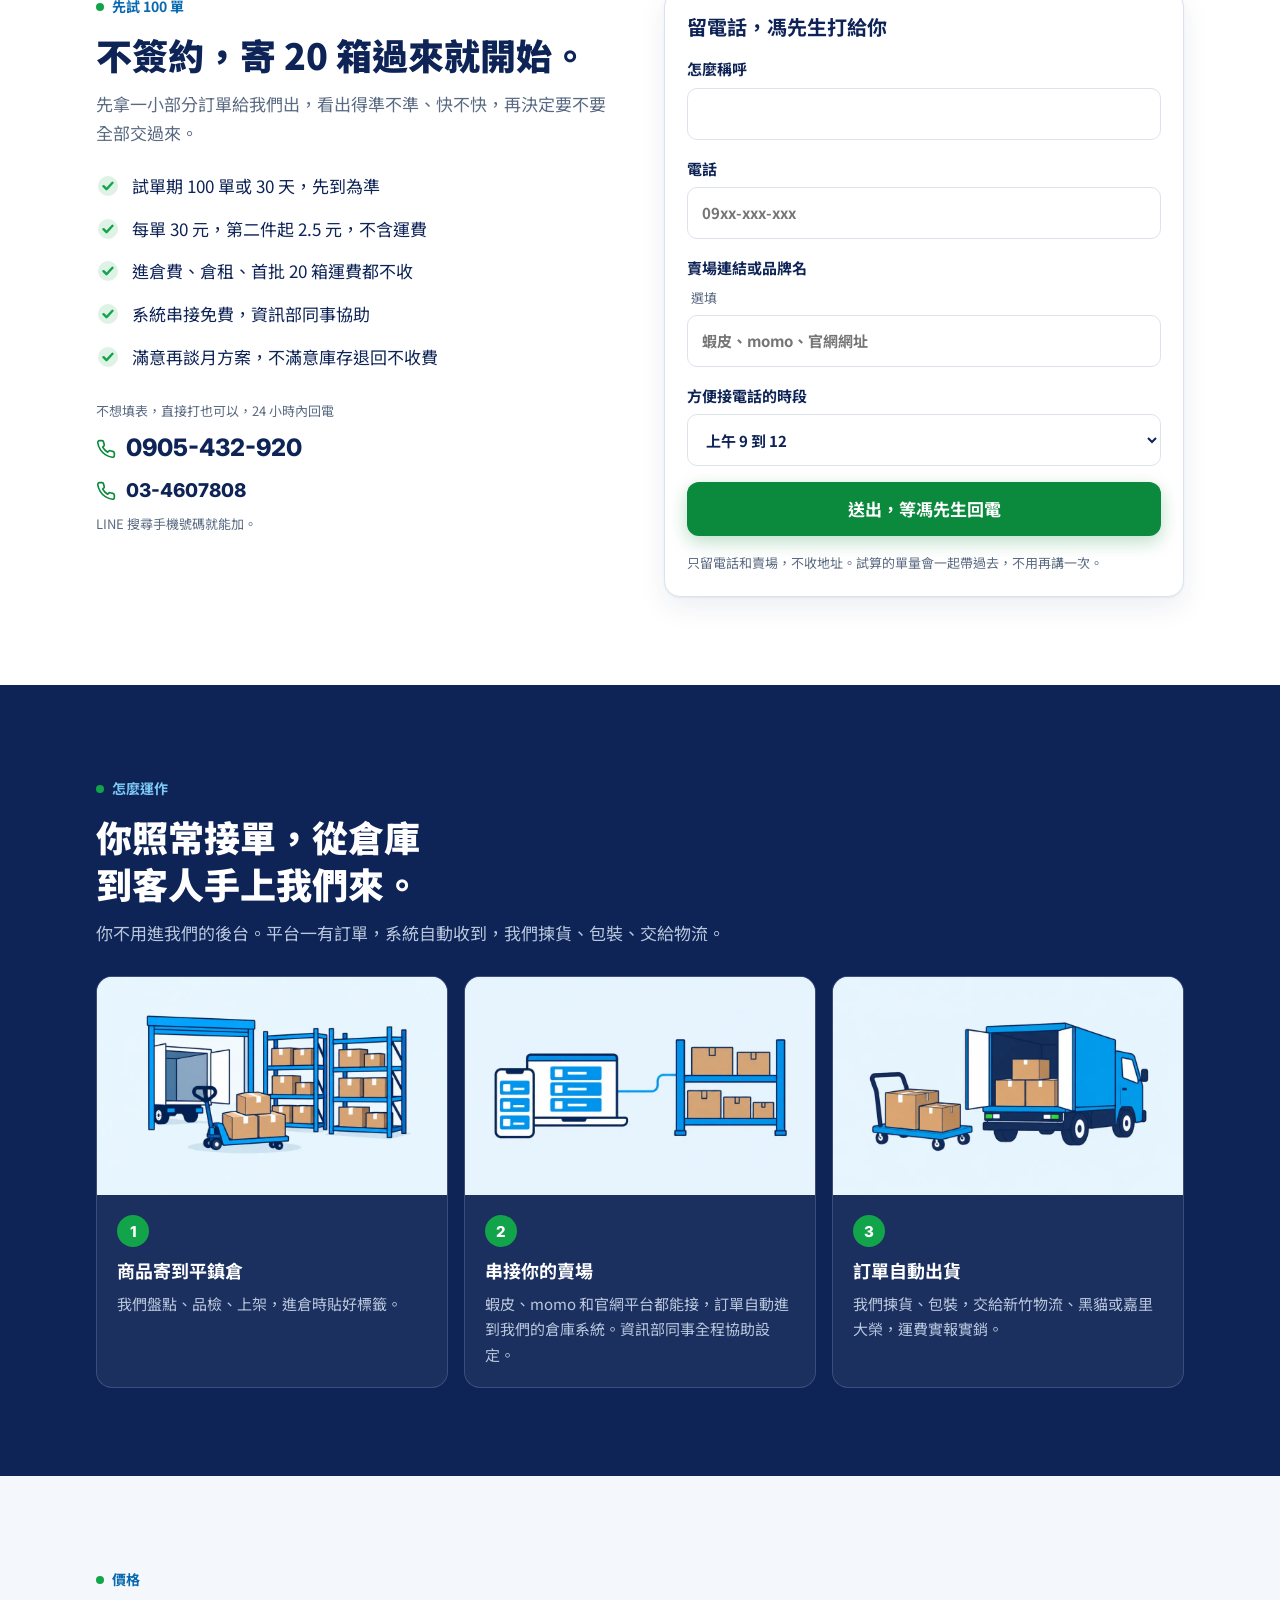
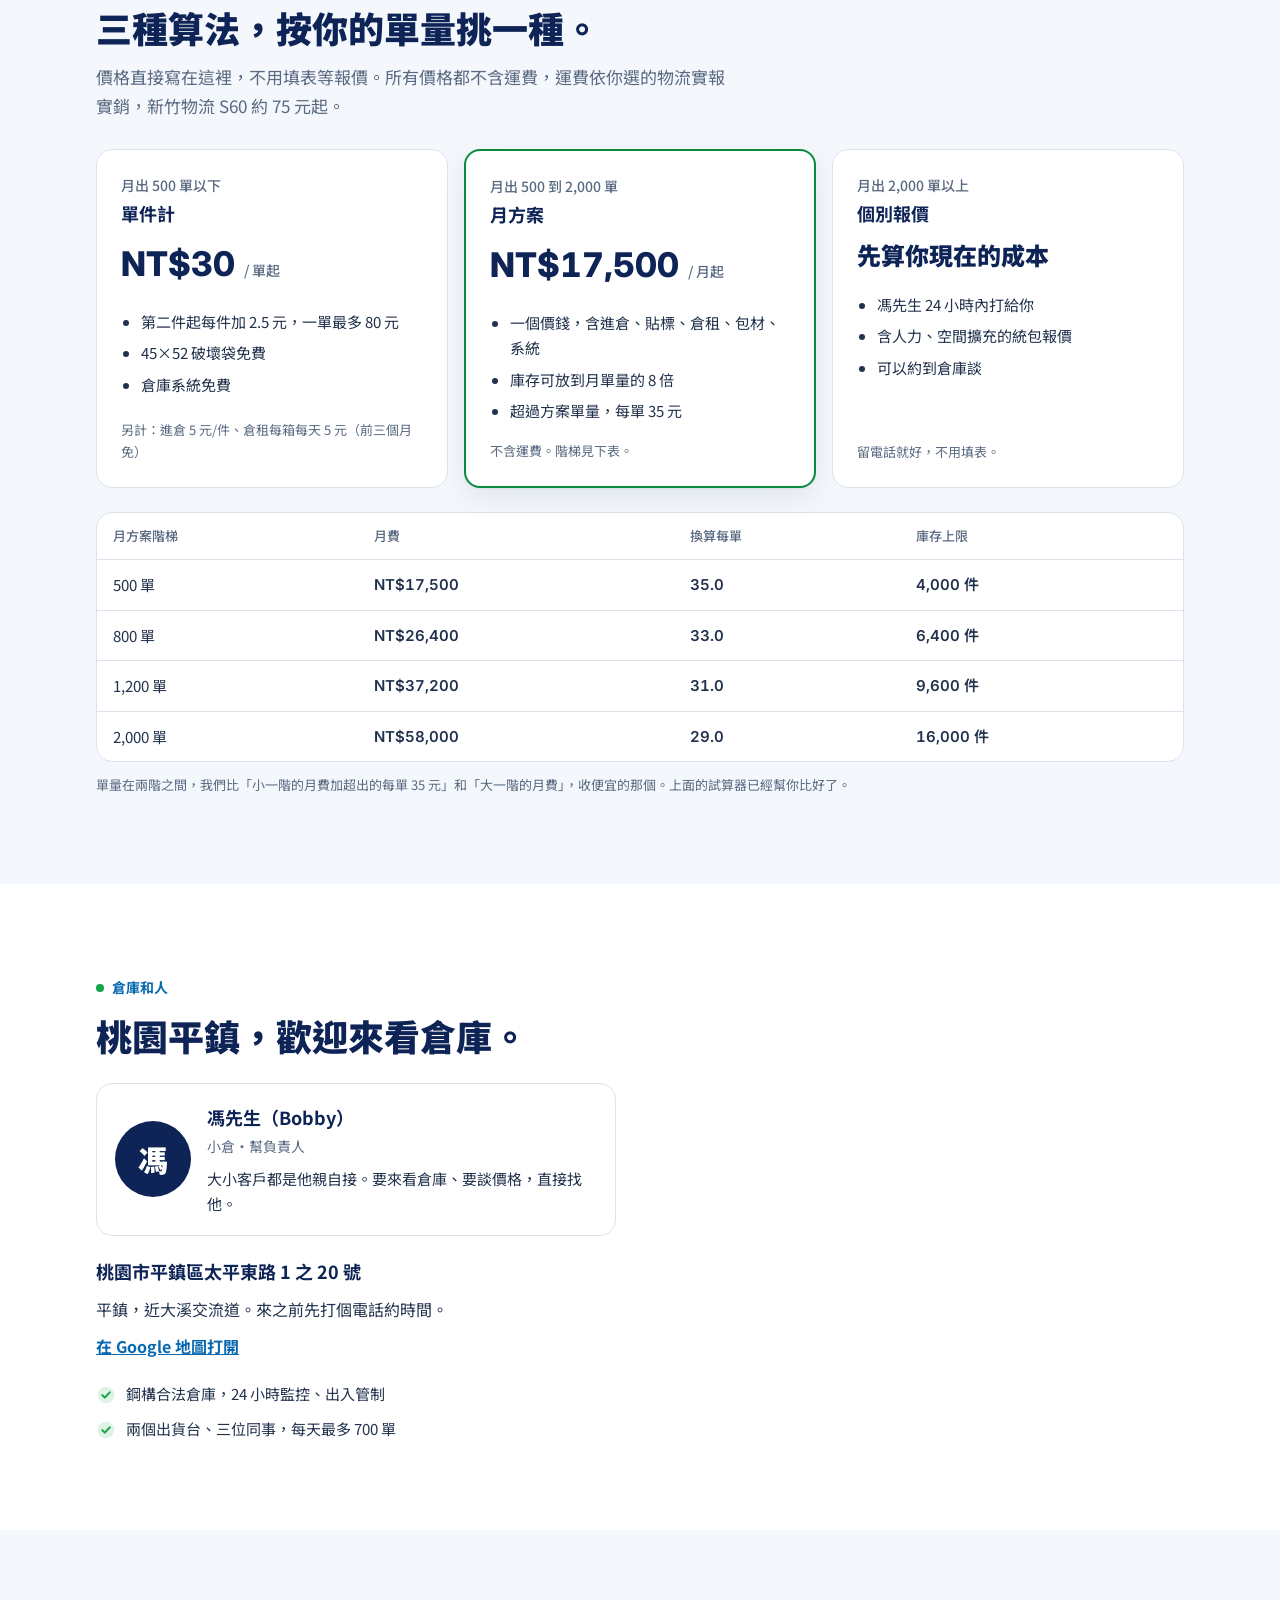
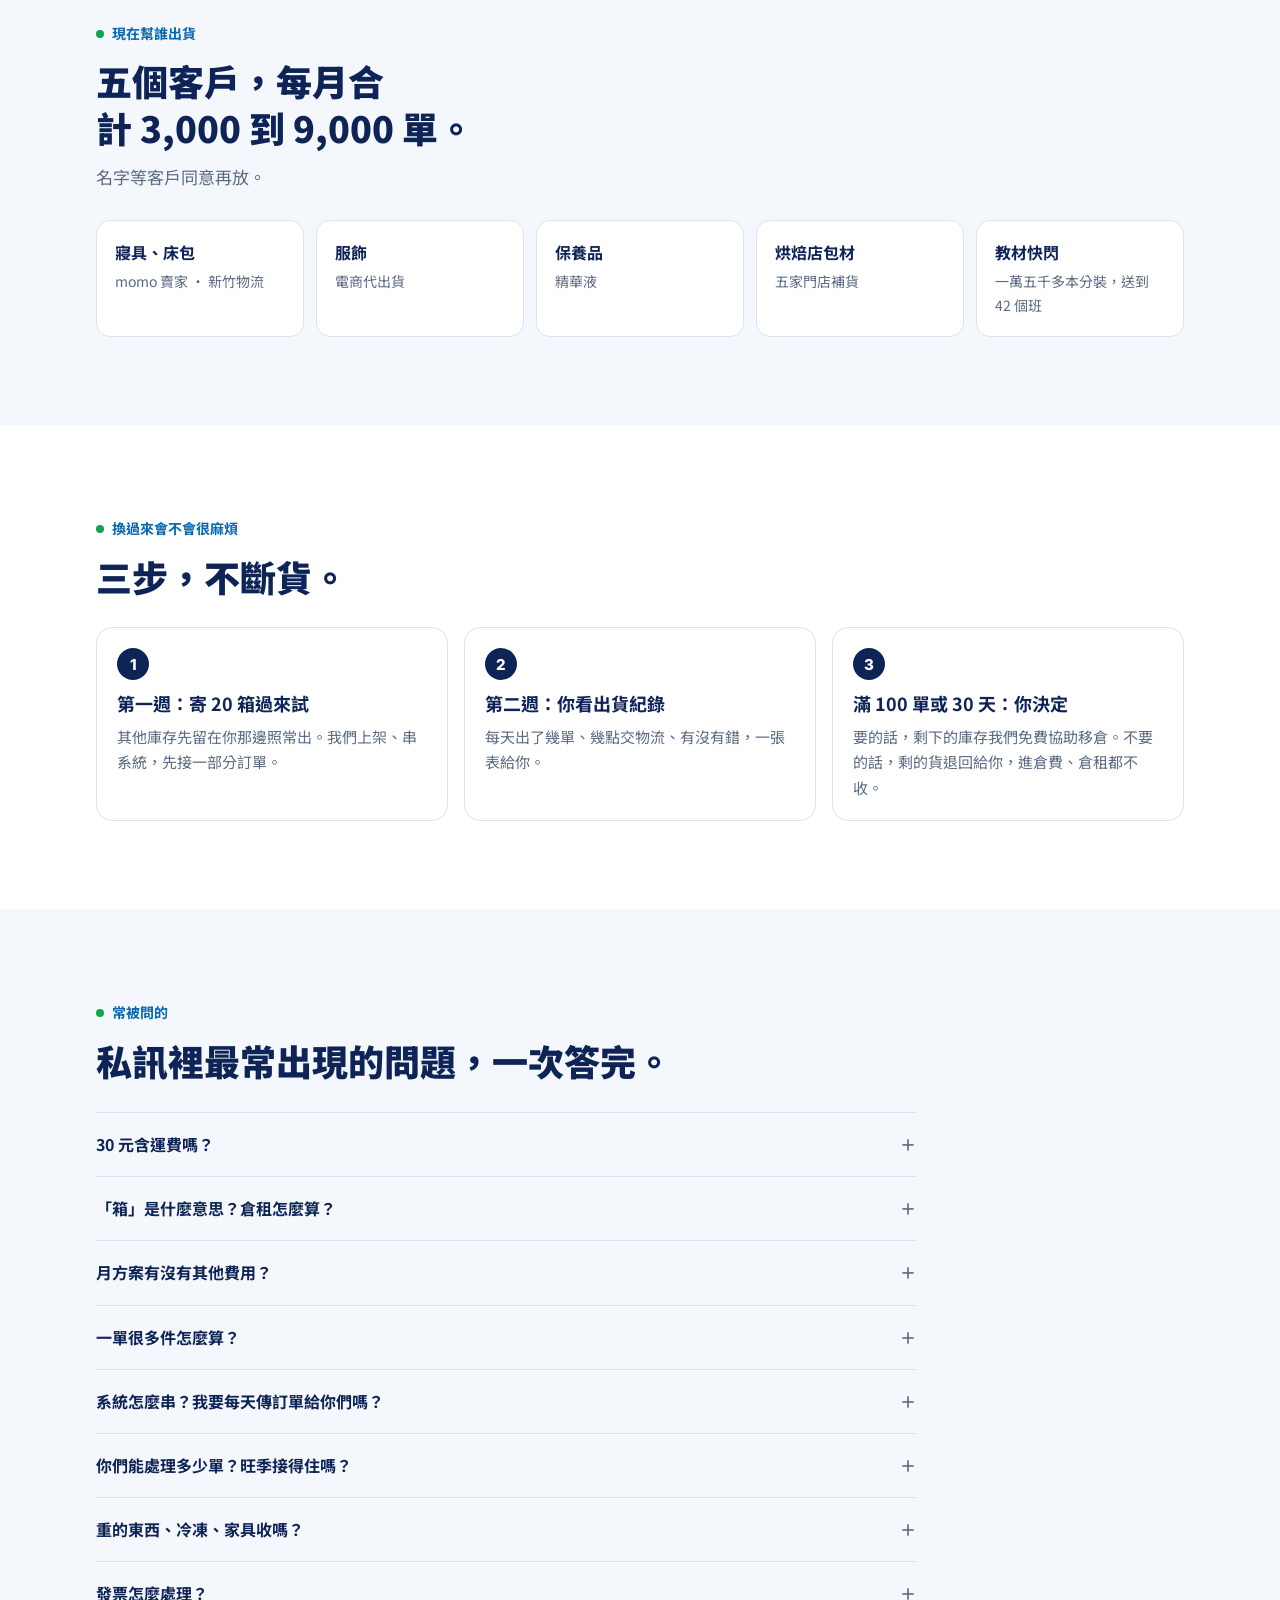
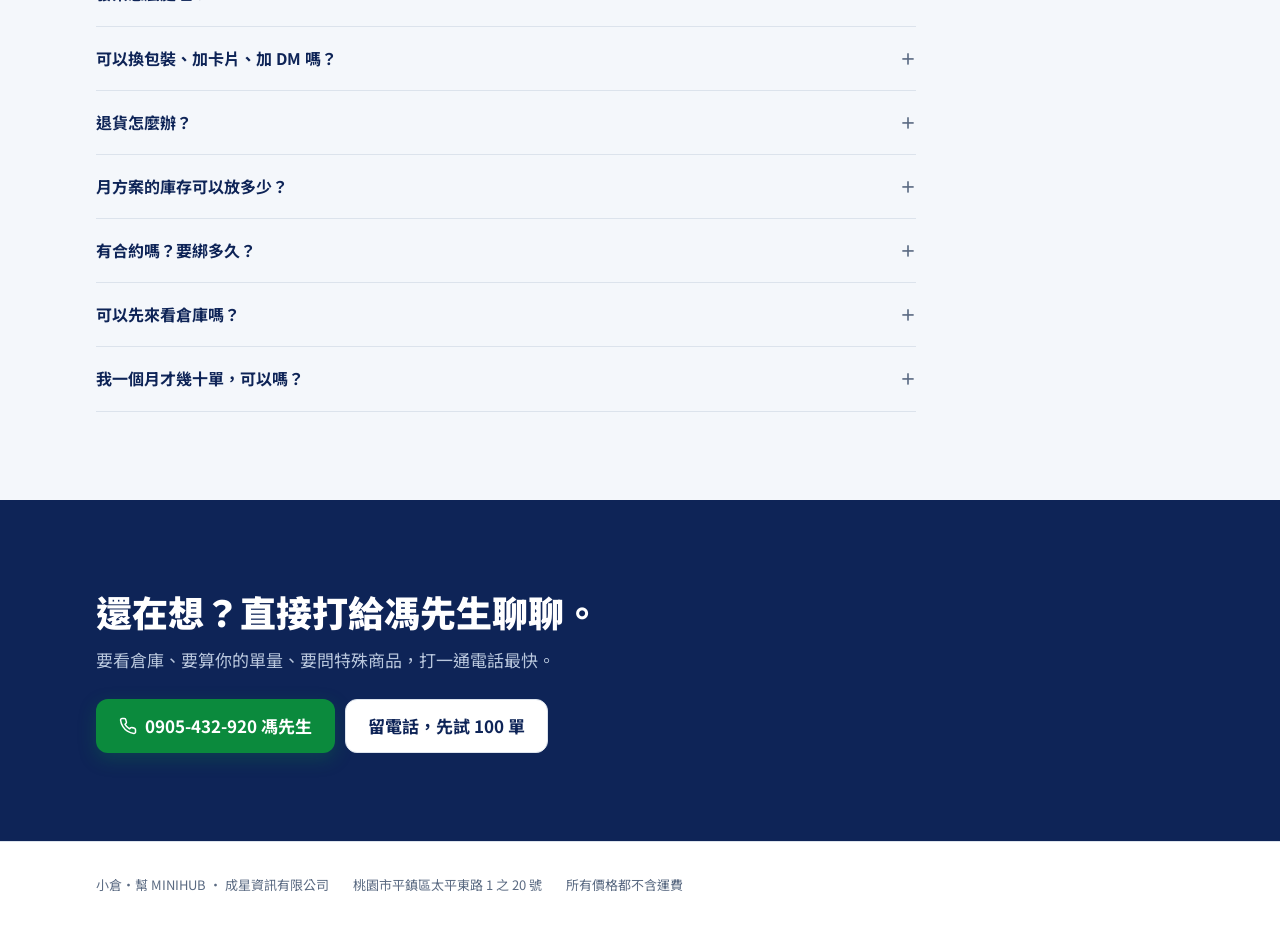
==== commit 231fe3c0: "Update MINIHUB preview: connect lead form Sync docs/minihub with the private source: the lead form n" ====
--- a/docs/minihub/index.html
+++ b/docs/minihub/index.html
@@ -357,6 +357,7 @@
         <label>方便接電話的時段
           <select id="l-slot" name="slot"><option>上午 9 到 12</option><option>下午 1 到 6</option><option>晚上 6 到 9</option></select>
         </label>
+        <div aria-hidden="true" style="position:absolute;left:-9999px;width:1px;height:1px;overflow:hidden"><label>網站<input type="text" id="l-hp" name="website" tabindex="-1" autocomplete="off"></label></div>
         <input type="hidden" id="l-orders" name="orders"><input type="hidden" id="l-items" name="items"><input type="hidden" id="l-cat" name="cat"><input type="hidden" id="l-quote" name="quote"><input type="hidden" id="l-seg" name="segment"><input type="hidden" id="l-self" name="selfcost">
         <button class="btn btn-go" type="submit" id="l-submit">送出，等馮先生回電</button>
         <p class="fine">只留電話和賣場，不收地址。試算的單量會一起帶過去，不用再講一次。</p>
@@ -548,7 +549,7 @@
   const fmt=n=>'NT$'+Math.round(n).toLocaleString('en-US');
   const TIERS=[[500,17500],[800,26400],[1200,37200],[2000,58000]],OVER=35;
   // 表單和試算記錄送到 Make webhook，網址放在 config.js；沒設定時表單改成請客人直接打電話
-  const HOOK=((window.MINIHUB_CONFIG||{}).webhookUrl)||'';
+  const CFG=window.MINIHUB_CONFIG||{},HOOK=CFG.webhookUrl||'';
   let logTimer=null,touched=false,SRC='';
   const orders=$('orders'),items=$('items');
 
@@ -635,7 +636,8 @@
     // no-cors：Make 收得到，但瀏覽器讀不到回應，只能用「有沒有送出去」判斷
     return fetch(HOOK,{method:'POST',mode:'no-cors',body});
   }
-  function log(type,data){ if(HOOK) send(type,data).catch(()=>{}); }
+  // 試算記錄量大，Make 免費額度不夠，config.js 開了 sendCalc 才送
+  function log(type,data){ if(HOOK&&CFG.sendCalc) send(type,data).catch(()=>{}); }
 
   // 人數要在重算之前更新，自己做的成本才不會慢一步
   orders.addEventListener('input',()=>{const p=Math.max(1,Math.ceil(+orders.value/700));if(!$('c-people').dataset.touched)$('c-people').value=p;});
@@ -663,6 +665,8 @@
     const data={name:$('l-name').value.trim(),phone:$('l-phone').value.trim(),shop:$('l-shop').value.trim(),slot:$('l-slot').value,orders:$('l-orders').value,items:$('l-items').value,cat:$('l-cat').value,quote:$('l-quote').value,segment:$('l-seg').value,selfcost};
     if(!data.name||!data.phone) return;
     $('l-submit').disabled=true;
+    // 隱藏欄位有填的是機器人：畫面照常顯示收到，資料不送
+    if($('l-hp').value){$('lead').hidden=true;$('done').hidden=false;return;}
     const show=ok=>{$('lead').hidden=true;if(ok){$('done').hidden=false;}else{setText('nohook-h','沒有送出去，不好意思。');$('nohook').hidden=false;}};
     if(!HOOK){show(false);return;}
     send('lead',data).then(()=>show(true)).catch(()=>show(false));
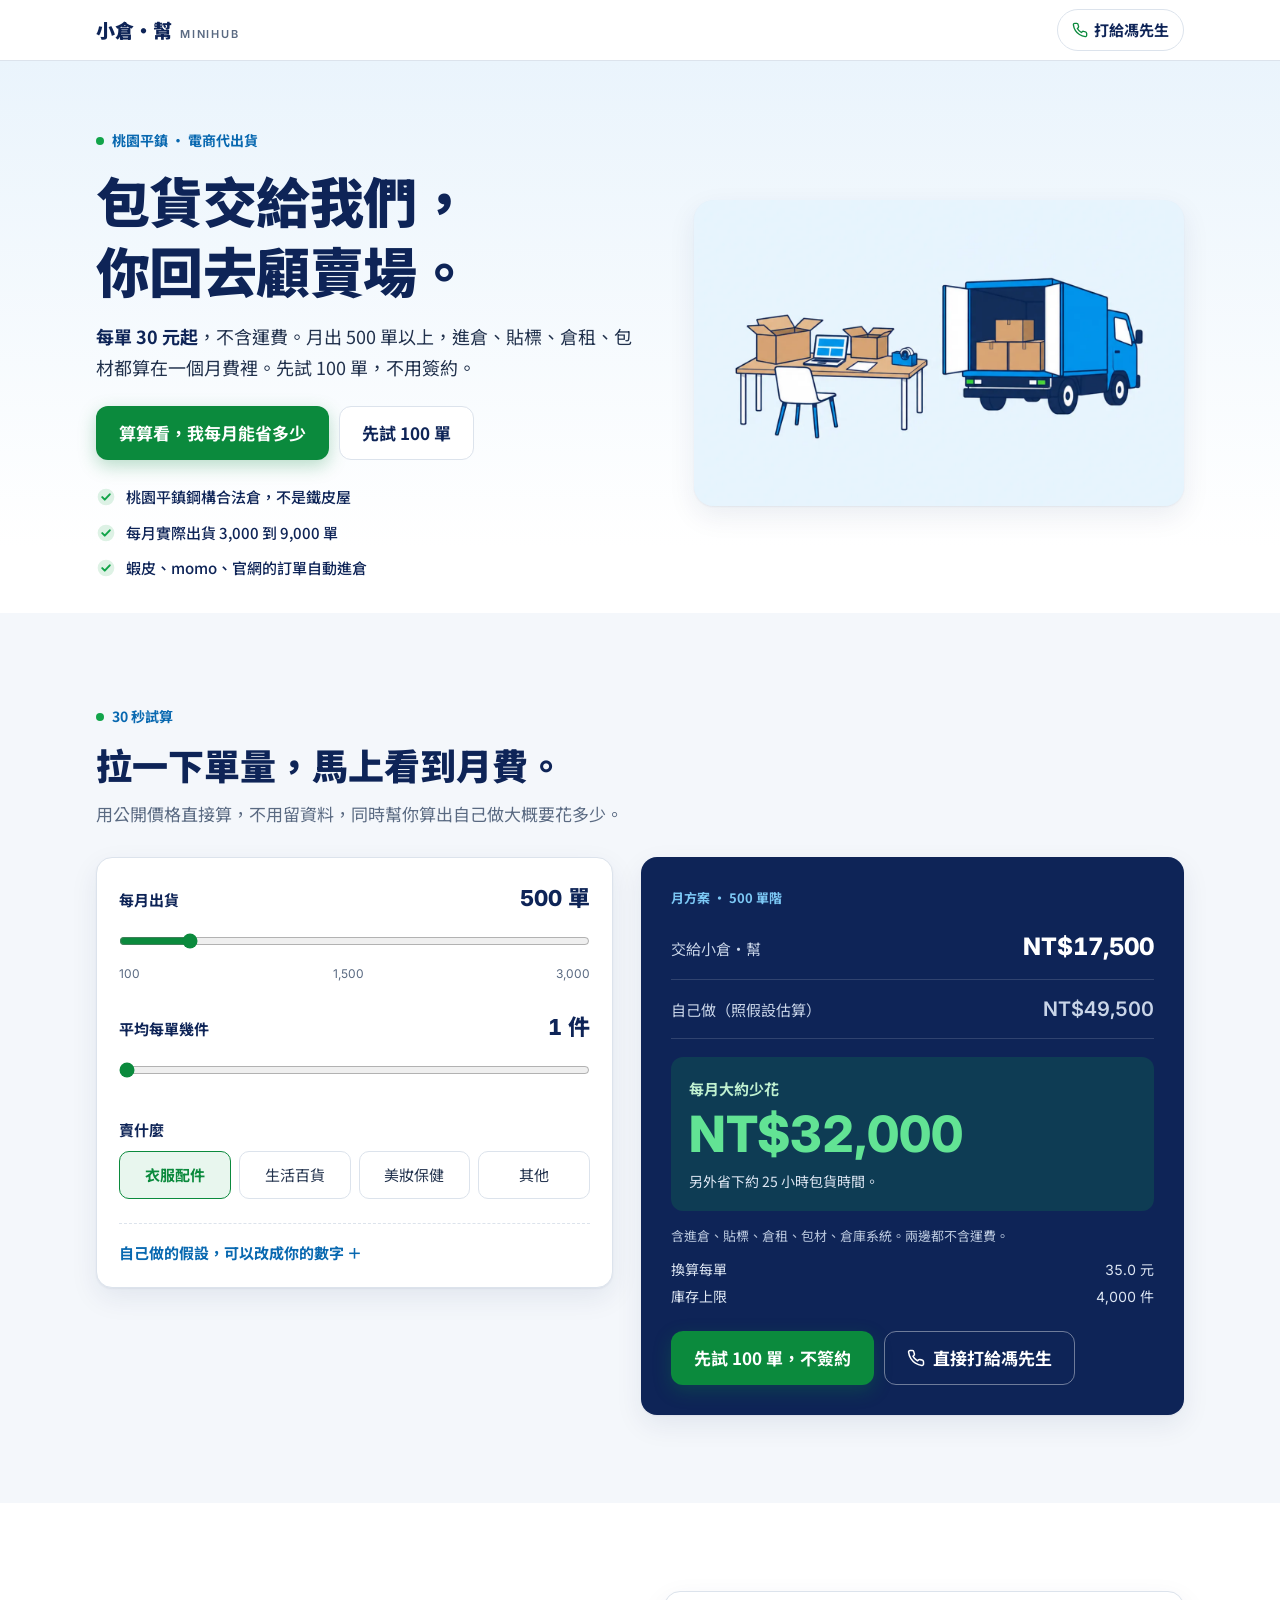
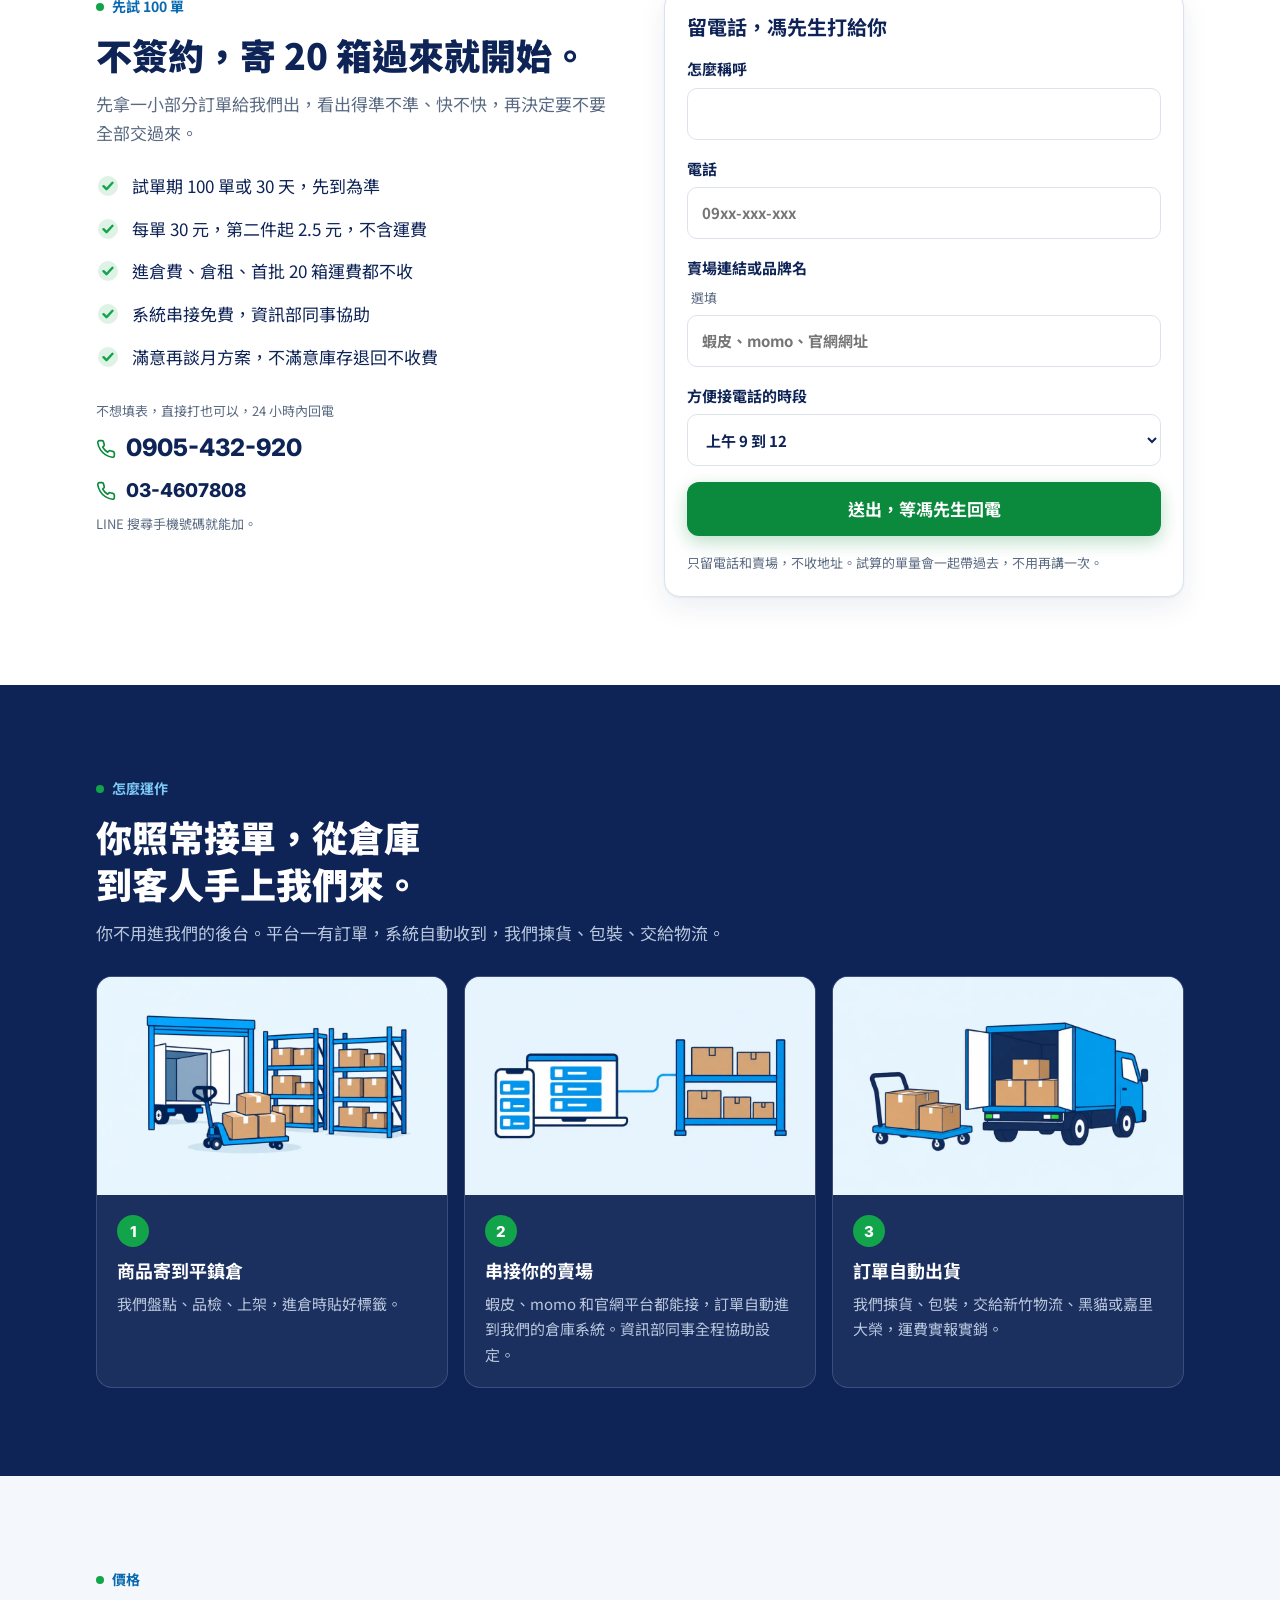
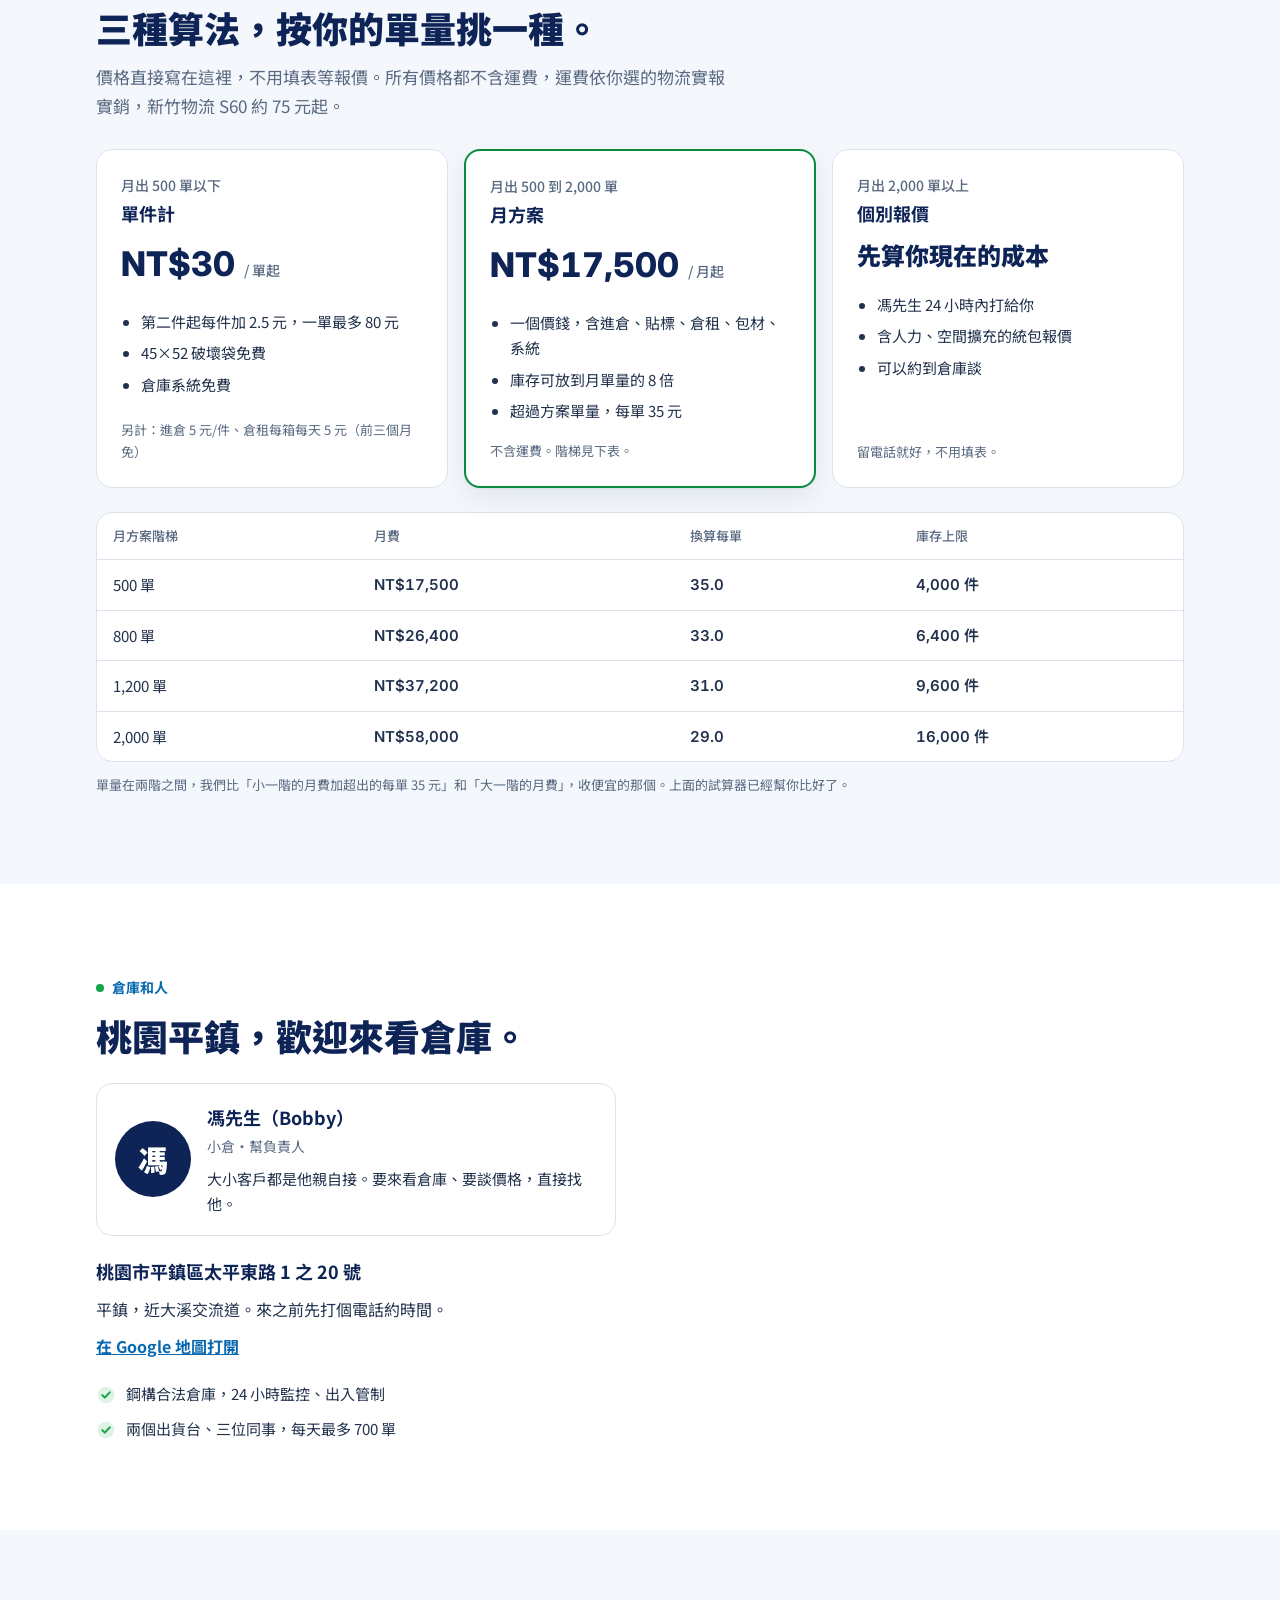
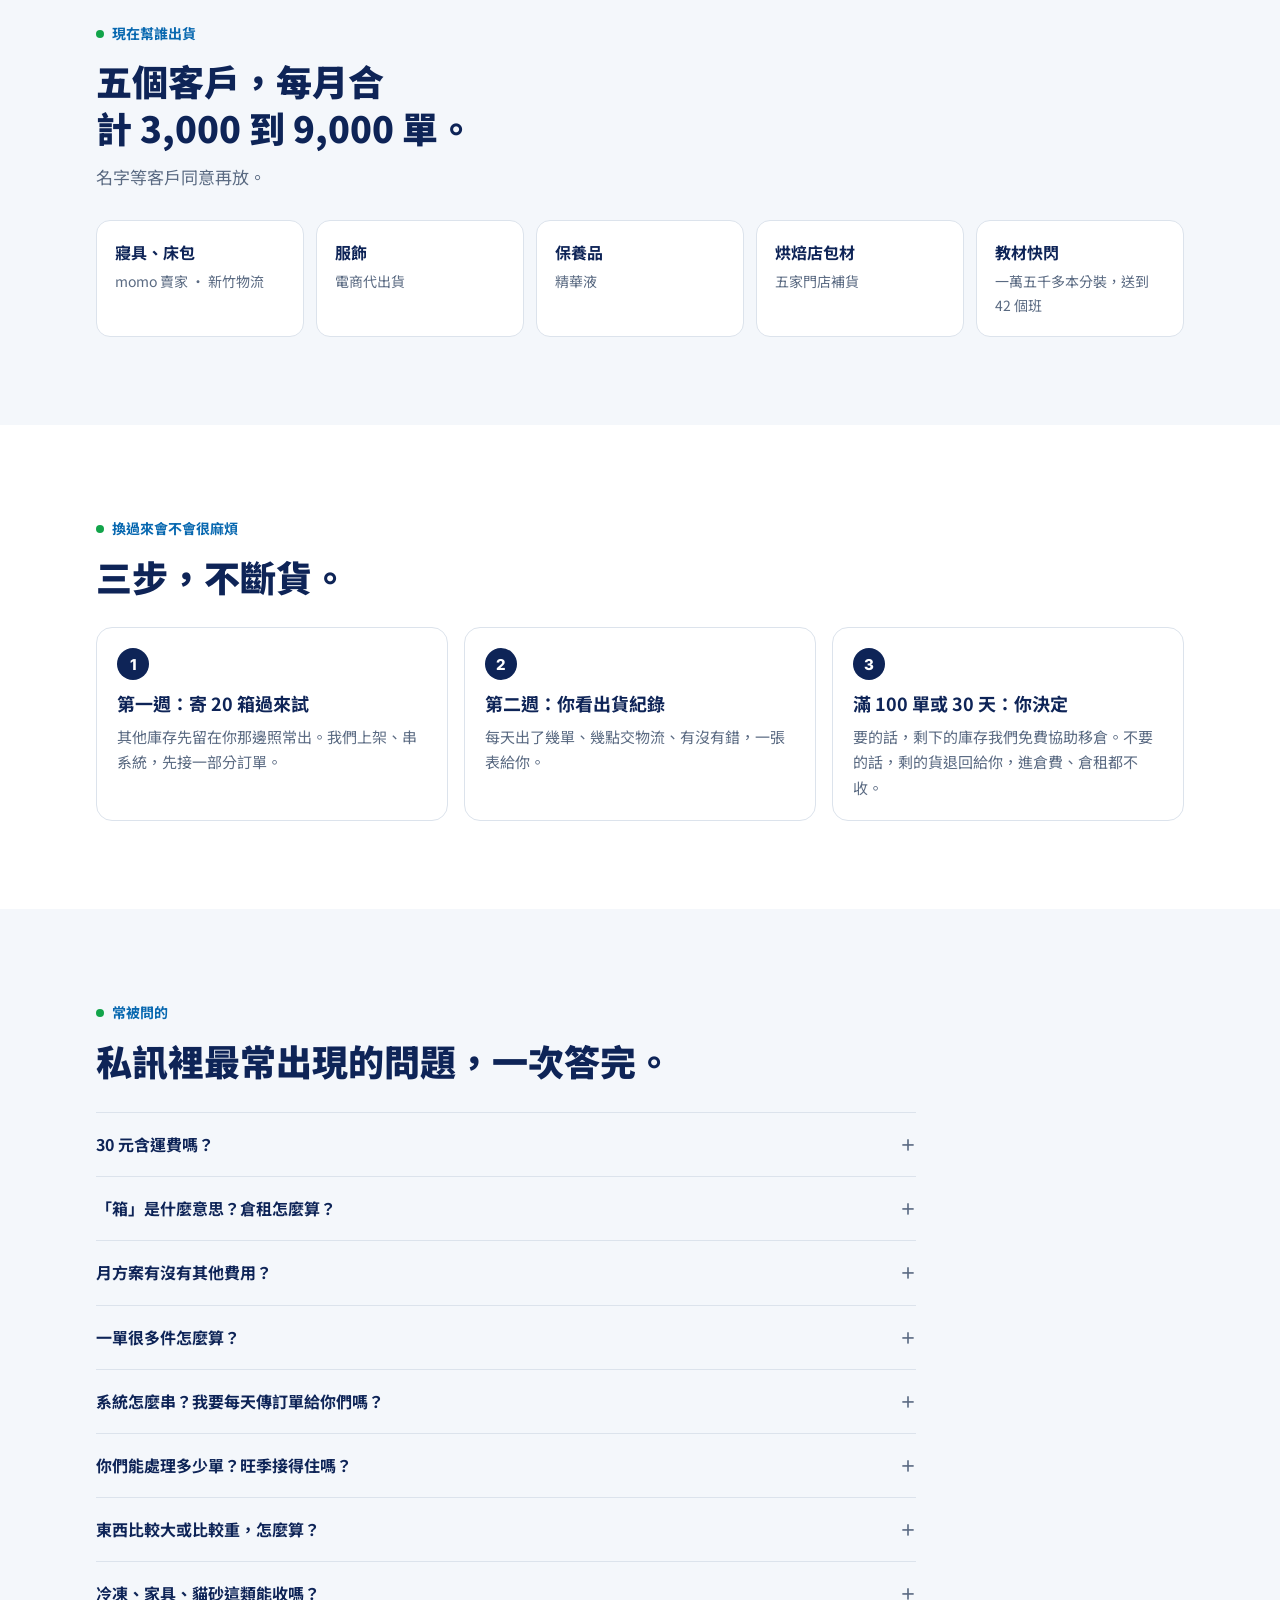
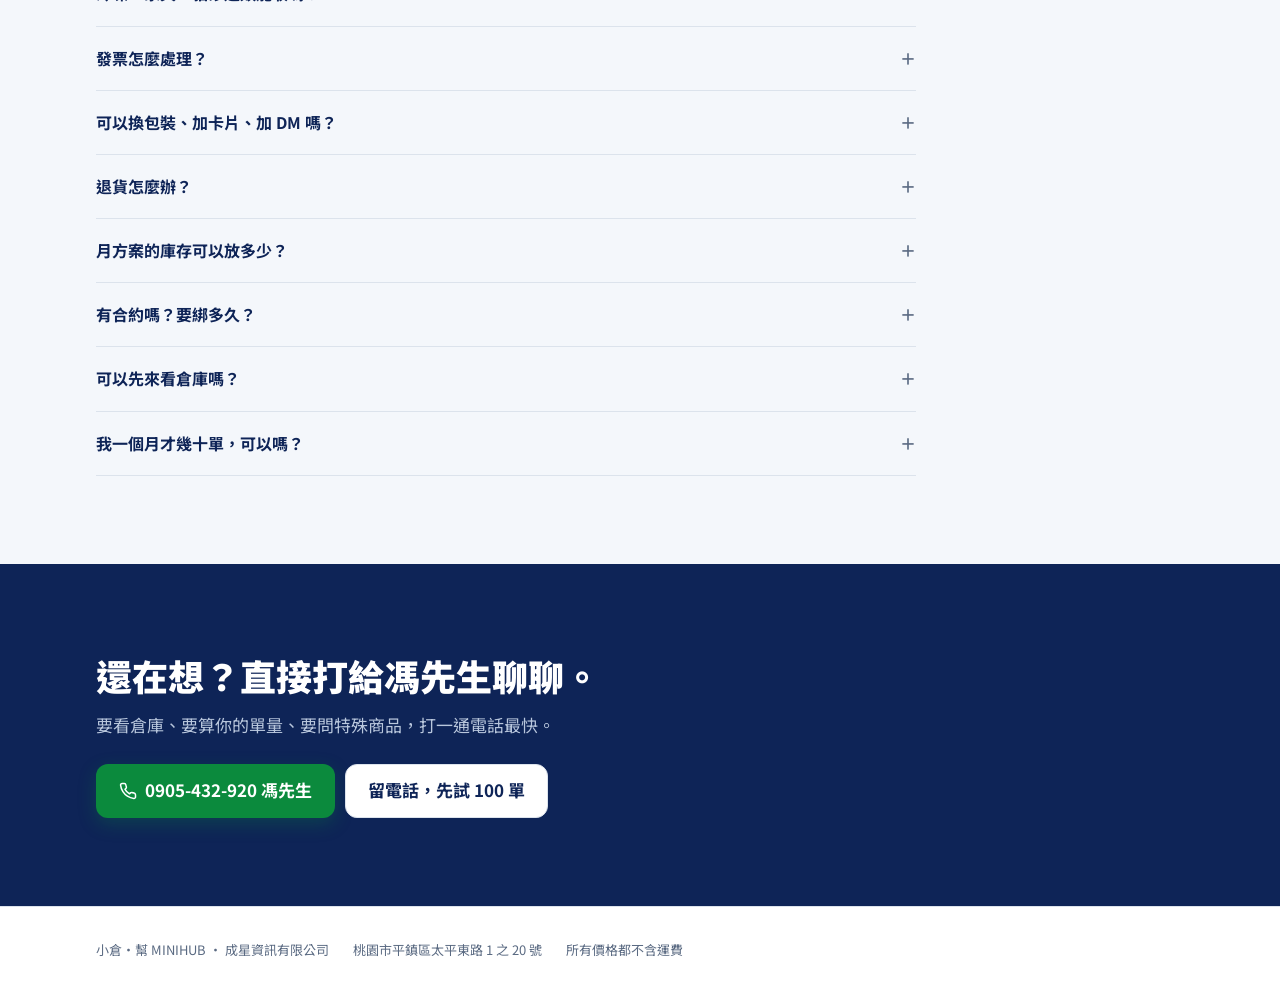
==== commit 45a32a93: "Paige: 同步小倉幫 landing page（懸浮常見問題、材積說明） Co-Authored-By: Claude Sonnet 5.5 <noreply@anthropic.com> Cla" ====
--- a/docs/minihub/index.html
+++ b/docs/minihub/index.html
@@ -231,6 +231,12 @@
 .sticky .btn{min-height:48px;font-size:16px;padding:0 12px}
 @media (max-width:899px){body{padding-bottom:84px}}
 @media (min-width:900px){.sticky{display:none}}
+
+/* 懸浮「常見問題」按鈕 */
+.faq-fab{position:fixed;right:max(14px,env(safe-area-inset-right,0px));bottom:calc(20px + env(safe-area-inset-bottom,0px));z-index:25;display:inline-flex;align-items:center;gap:6px;min-height:48px;padding:0 16px;border-radius:999px;background:var(--navy);color:#fff;border:2px solid #fff;font-weight:700;font-size:15px;text-decoration:none;box-shadow:0 6px 18px rgba(14,36,87,.35);transition:opacity .2s,transform .2s,bottom .2s}
+.faq-fab.hide{opacity:0;pointer-events:none;transform:translateY(8px)}
+.faq-fab:focus-visible{outline:3px solid var(--blue);outline-offset:2px}
+@media (max-width:899px){body.has-sticky .faq-fab{bottom:calc(84px + env(safe-area-inset-bottom,0px))}}
 </style>
 <script src="config.js"></script>
 </head>
@@ -296,7 +302,7 @@
             <label><input type="radio" name="cat" value="美妝保健"><span>美妝保健</span></label>
             <label><input type="radio" name="cat" value="其他"><span>其他</span></label>
           </div>
-          <p class="fine cat-note" id="cat-note" hidden>冷凍、單件超過 5 公斤、家具這類我們目前不做；其他常溫商品都可以，留電話時寫一下品項就好。</p>
+          <p class="fine cat-note" id="cat-note" hidden>冷凍、冷藏不做。大件、重的商品（三邊加起來超過 90 公分，或單件超過 5 公斤）要另外報價，留電話時寫一下品項和尺寸重量就好。</p>
         </div>
         <details class="assume" id="assume">
           <summary id="assume-t">自己做的假設，可以改成你的數字</summary>
@@ -454,10 +460,10 @@
       </ul>
     </div>
     <div class="photos" id="photos">
-      <figure><img src="assets/wh-1.jpg" width="1200" height="900" alt="平鎮倉外觀" loading="lazy" decoding="async" onerror="this.closest('figure').remove()"></figure>
-      <figure><img src="assets/wh-2.jpg" width="1200" height="900" alt="貨架走道" loading="lazy" decoding="async" onerror="this.closest('figure').remove()"></figure>
-      <figure><img src="assets/wh-3.jpg" width="1200" height="900" alt="出貨台" loading="lazy" decoding="async" onerror="this.closest('figure').remove()"></figure>
-      <figure><img src="assets/wh-4.jpg" width="1200" height="900" alt="物流來收貨" loading="lazy" decoding="async" onerror="this.closest('figure').remove()"></figure>
+      <figure><img src="assets/wh-1.jpg" width="1200" height="900" alt="平鎮倉外觀" decoding="async" onerror="this.closest('figure').remove()"></figure>
+      <figure><img src="assets/wh-2.jpg" width="1200" height="900" alt="貨架走道" decoding="async" onerror="this.closest('figure').remove()"></figure>
+      <figure><img src="assets/wh-3.jpg" width="1200" height="900" alt="出貨台" decoding="async" onerror="this.closest('figure').remove()"></figure>
+      <figure><img src="assets/wh-4.jpg" width="1200" height="900" alt="物流來收貨" decoding="async" onerror="this.closest('figure').remove()"></figure>
     </div>
   </div>
 </section>
@@ -506,7 +512,8 @@
       <details><summary>一單很多件怎麼算？</summary><div class="a">單件計：首件 30 元，第二件起每件 2.5 元，三件就是 35 元，一單最多收 80 元。月方案只算單數不算件數。</div></details>
       <details><summary>系統怎麼串？我要每天傳訂單給你們嗎？</summary><div class="a">不用。我們的倉庫系統直接串接蝦皮、momo 和官網平台，訂單自動進來，資訊部同事會協助設定。</div></details>
       <details><summary>你們能處理多少單？旺季接得住嗎？</summary><div class="a">現在每月 3,000 到 9,000 單，兩個出貨台一天最多 700 單。超過這個量我們會先跟你說，不會接了出不來。</div></details>
-      <details><summary>重的東西、冷凍、家具收嗎？</summary><div class="a">冷凍、冷藏、家具和單件超過 5 公斤的商品目前不做。比較重的常溫商品，先告訴我們品項和重量，我們看過再報價。</div></details>
+      <details><summary>東西比較大或比較重，怎麼算？</summary><div class="a">運費看包裝好之後「三邊加起來」幾公分，新竹物流常溫約：60 以內 75 元、90 以內 80 元、120 以內 105 元、150 以內 135 元、180 以內 165 元，實報實銷，以當期報價為準。有的物流用「才」計，一才是 30×30×30 公分，長乘寬乘高再除以 27,000。揀貨包裝這邊，三邊加起來超過 90 公分，或單件超過 5 公斤的，30 元不夠，我們看過尺寸和重量再一次報清楚。</div></details>
+      <details><summary>冷凍、家具、貓砂這類能收嗎？</summary><div class="a">冷凍、冷藏不做。家具、貓砂這類大件或重的常溫商品可以談，但不是 30 元，也不一定收得下。先告訴我們品項、單件尺寸和重量，馮先生看過再說能不能收、怎麼收。</div></details>
       <details><summary>發票怎麼處理？</summary><div class="a">兩種：你用電子發票直接寄給客人，或把發票上傳到我們系統，出貨時我們放進包裹。</div></details>
       <details><summary>可以換包裝、加卡片、加 DM 嗎？</summary><div class="a">可以。換包裝每件 3 元、加傳單每件 1 元、貼標每件 2 元。月方案已含貼標。</div></details>
       <details><summary>退貨怎麼辦？</summary><div class="a">退貨進倉每件 5 元，需要整理的每件再加 5 元。</div></details>
@@ -537,6 +544,8 @@
     <span>所有價格都不含運費</span>
   </div>
 </footer>
+
+<a class="faq-fab hide" id="faq-fab" href="#faq" aria-label="跳到常見問題">常見問題 <span aria-hidden="true">↓</span></a>
 
 <nav class="sticky" id="sticky" aria-label="快速聯絡">
   <a class="btn btn-ghost" href="tel:+886905432920"><svg class="ic"><use href="#i-phone"/></svg>打電話</a>
@@ -676,10 +685,21 @@
   const sticky=$('sticky');
   if('IntersectionObserver' in window){
     let heroIn=true,trialIn=false;
-    const upd=()=>sticky.classList.toggle('show',!heroIn&&!trialIn);
+    const upd=()=>{const on=!heroIn&&!trialIn;sticky.classList.toggle('show',on);document.body.classList.toggle('has-sticky',on);};
     new IntersectionObserver(es=>{heroIn=es[0].isIntersecting;upd();}).observe($('hero-ctas'));
     new IntersectionObserver(es=>{trialIn=es[0].isIntersecting;upd();},{threshold:.1}).observe($('trial'));
   }
+
+  // 懸浮「常見問題」：第一屏之後出現，捲到常見問題區就收起來
+  const fab=$('faq-fab');
+  // 照片還沒補齊時圖片會收掉，版面高度會變；跳過去之後再對一次位置
+  fab.addEventListener('click',()=>{[500,1100].forEach(t=>setTimeout(()=>{const y=$('faq').getBoundingClientRect().top;if(Math.abs(y-72)>6)window.scrollBy({top:y-72,behavior:'auto'});},t));});
+  if('IntersectionObserver' in window){
+    let heroSeen=true,faqIn=false;
+    const updF=()=>fab.classList.toggle('hide',heroSeen||faqIn);
+    new IntersectionObserver(es=>{heroSeen=es[0].isIntersecting;updF();}).observe($('hero-ctas'));
+    new IntersectionObserver(es=>{faqIn=es[0].isIntersecting;updF();},{threshold:.05}).observe($('faq'));
+  }else{fab.classList.remove('hide');}
 
   if(!HOOK){$('lead').hidden=true;$('nohook').hidden=false;}
   render();
